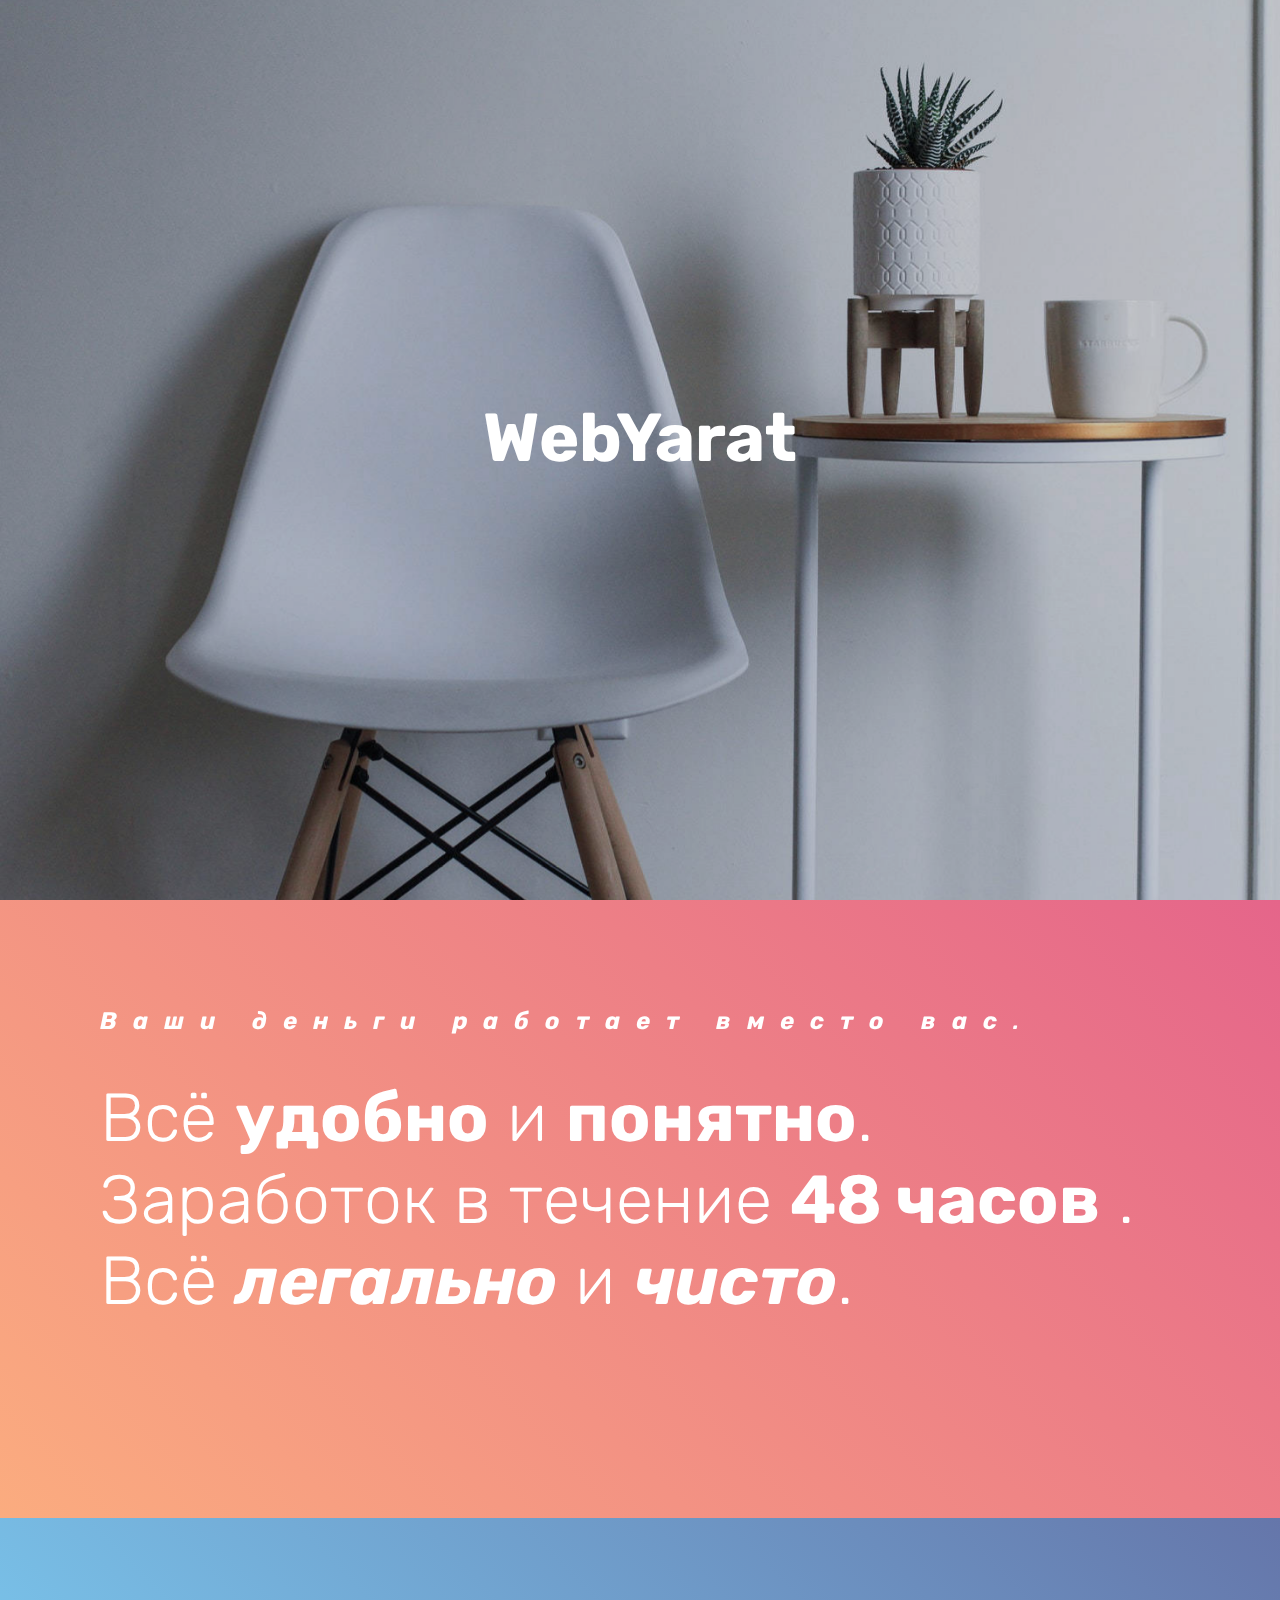
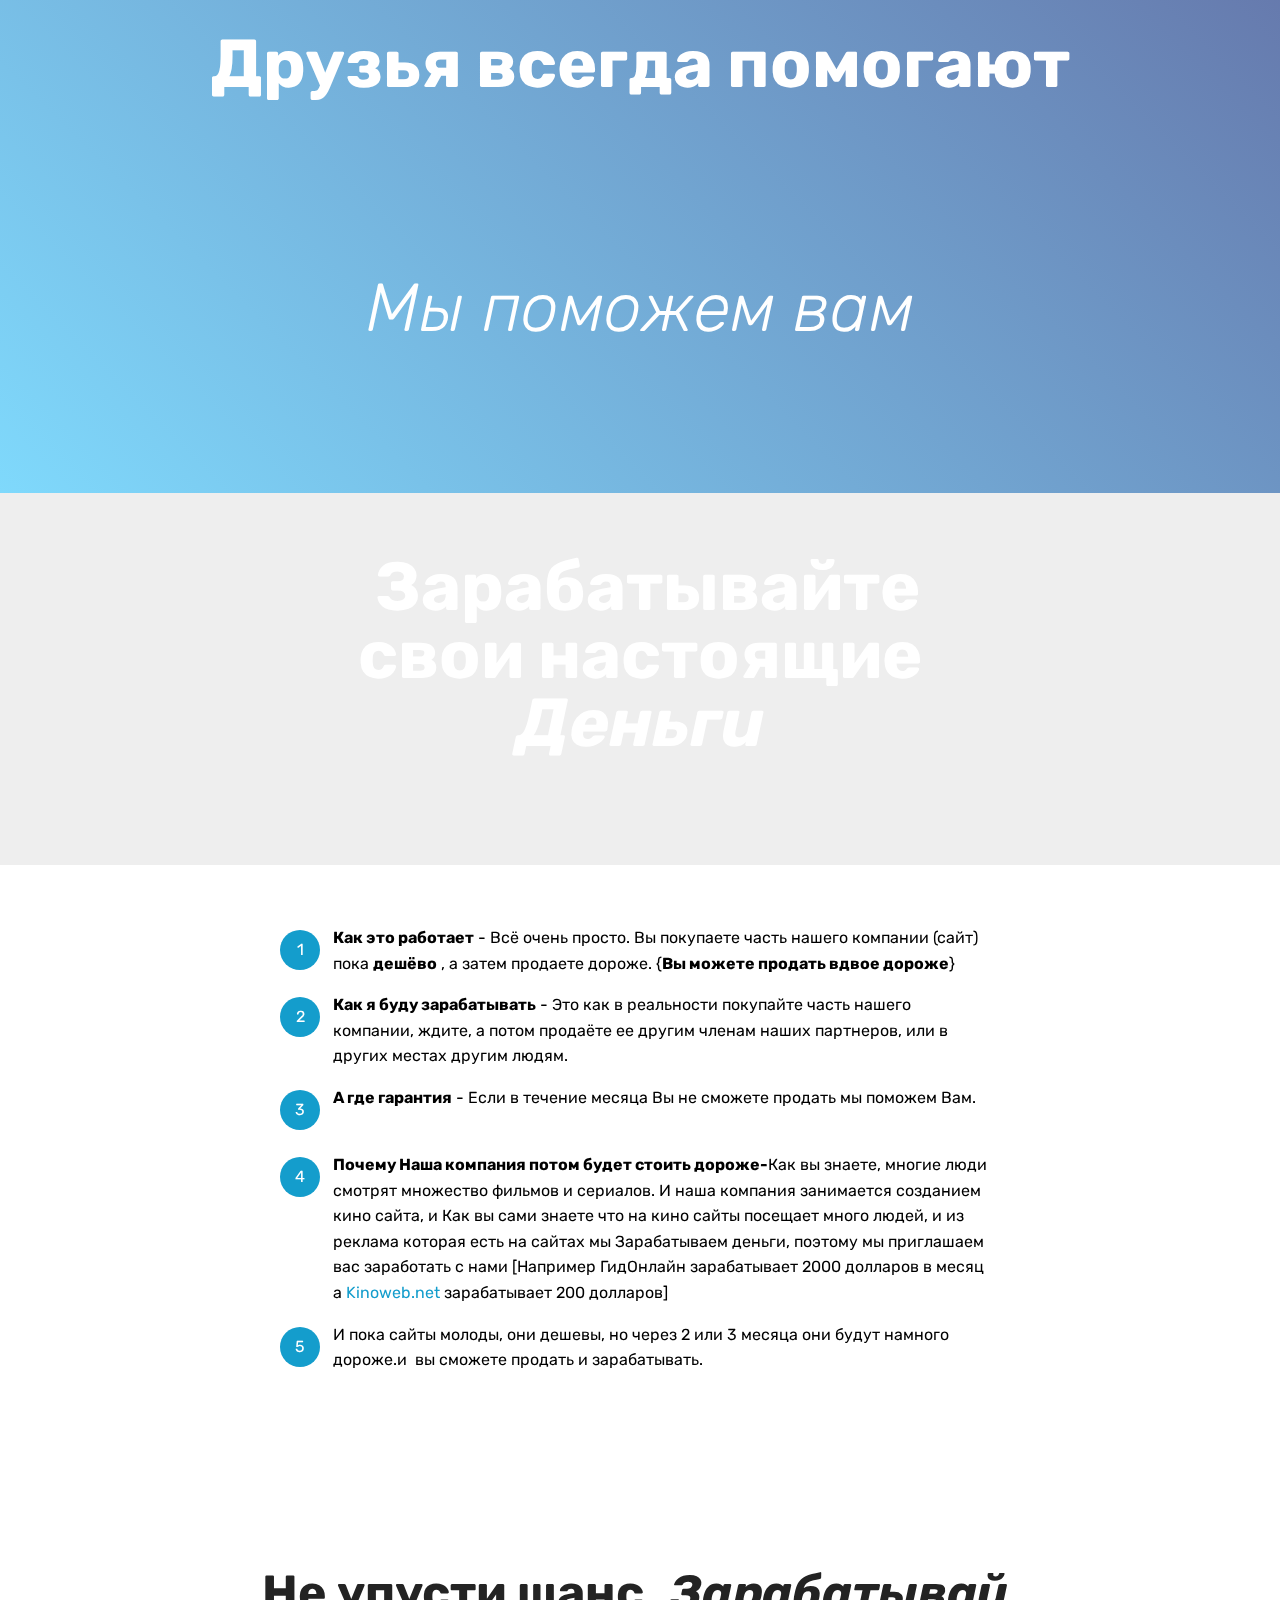
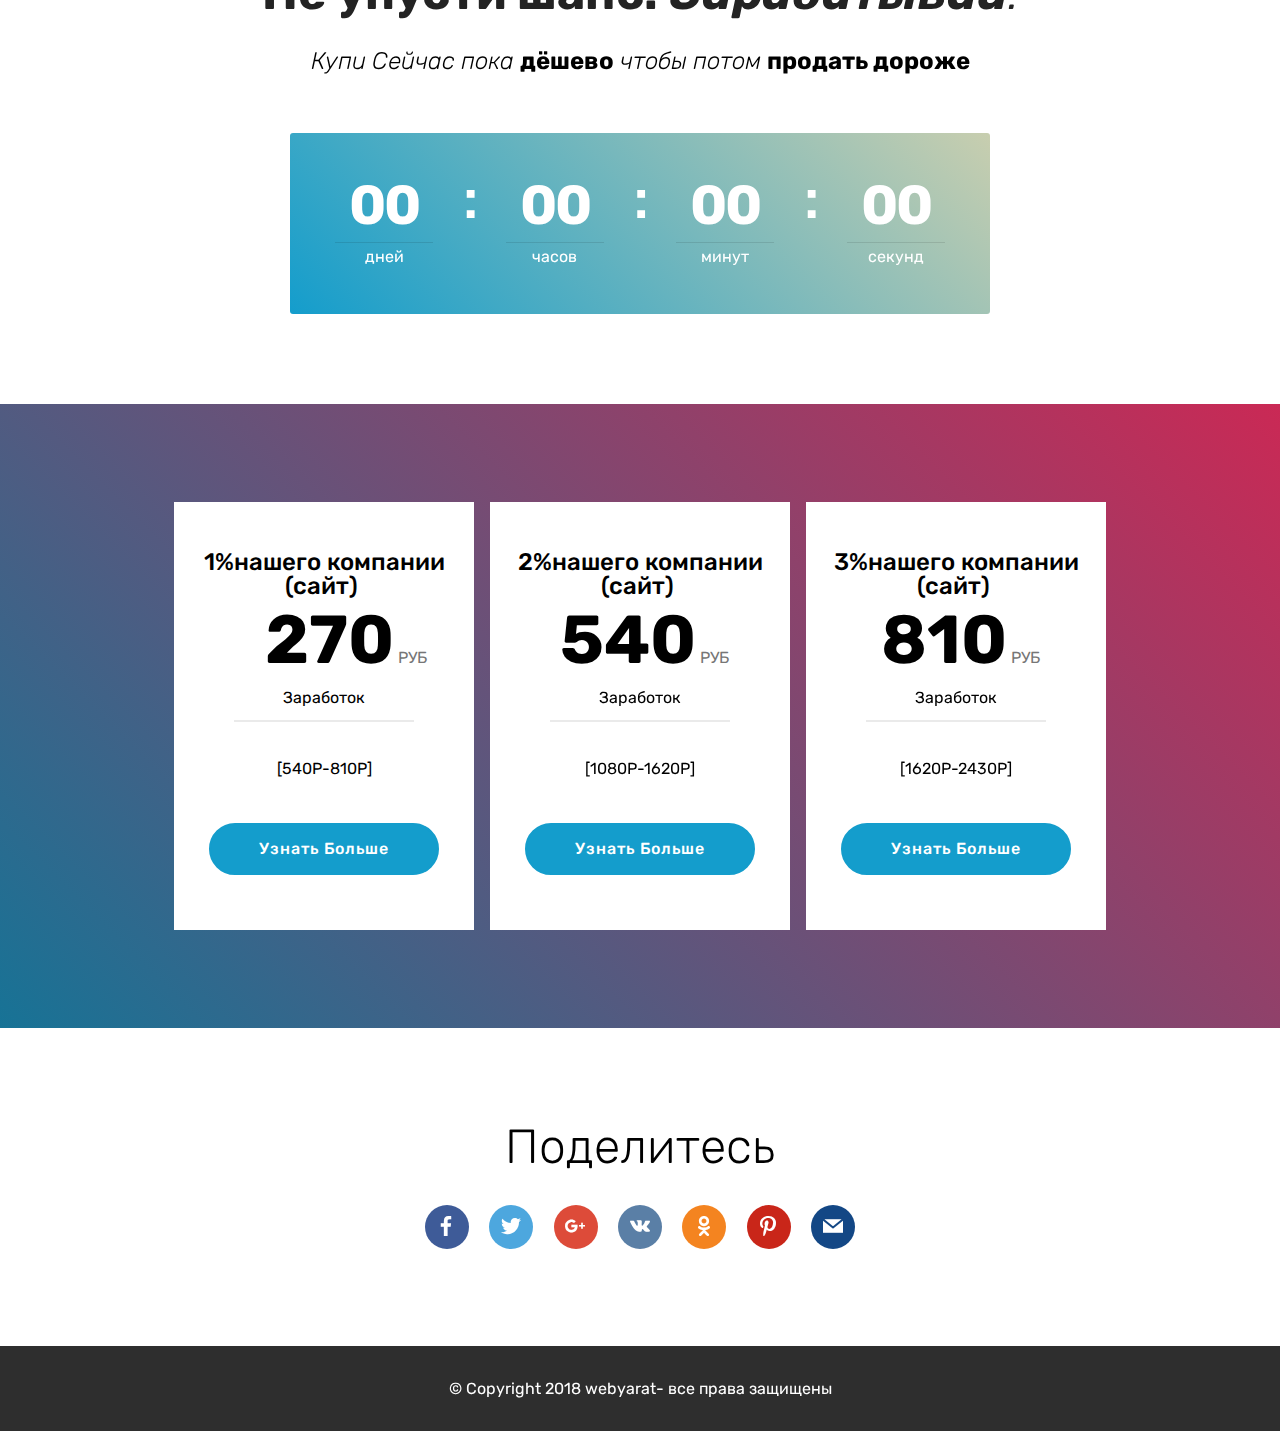
==== index.html @ 41dd30f9 "create github pages" ====
<!DOCTYPE html>
<html >
<head>
  <!-- Site made with Mobirise Website Builder v4.7.6, https://mobirise.com -->
  <meta charset="UTF-8">
  <meta http-equiv="X-UA-Compatible" content="IE=edge">
  <meta name="generator" content="Mobirise v4.7.6, mobirise.com">
  <meta name="viewport" content="width=device-width, initial-scale=1, minimum-scale=1">
  <link rel="shortcut icon" href="assets/images/128x128.png" type="image/x-icon">
  <meta name="description" content="Зарабатывайте свои настоящие Деньги">
  <title>Зарабатывай</title>
  <link rel="stylesheet" href="assets/web/assets/mobirise-icons/mobirise-icons.css">
  <link rel="stylesheet" href="assets/tether/tether.min.css">
  <link rel="stylesheet" href="assets/bootstrap/css/bootstrap.min.css">
  <link rel="stylesheet" href="assets/bootstrap/css/bootstrap-grid.min.css">
  <link rel="stylesheet" href="assets/bootstrap/css/bootstrap-reboot.min.css">
  <link rel="stylesheet" href="assets/soundcloud-plugin/style.css">
  <link rel="stylesheet" href="assets/socicon/css/styles.css">
  <link rel="stylesheet" href="assets/theme/css/style.css">
  <link rel="stylesheet" href="assets/mobirise/css/mbr-additional.css" type="text/css">
  
  
  
</head>
<body>
  <section class="cid-r0Pq1yP3ex mbr-fullscreen mbr-parallax-background" id="header2-c">

    

    <div class="mbr-overlay" style="opacity: 0.2; background-color: rgb(0, 0, 0);"></div>

    <div class="container align-center">
        <div class="row justify-content-md-center">
            <div class="mbr-white col-md-10">
                <h1 class="mbr-section-title mbr-bold pb-3 mbr-fonts-style display-1">
                    WebYarat</h1>
                
                
                
            </div>
        </div>
    </div>
    
</section>

<section class="engine"><a href="https://mobirise.me">Mobirise</a></section><section class="header11 cid-r0P9uBKh9v" id="header11-0">

    <!-- Block parameters controls (Blue "Gear" panel) -->
    
    <!-- End block parameters -->

    
    <div class="container align-left">
        <div class="media-container-column mbr-white col-md-12">
            <h3 class="mbr-section-subtitle py-3 mbr-fonts-style display-5"><strong>Ваши деньги работает вместо вас</strong>.</h3>
            <h1 class="mbr-section-title py-3 mbr-fonts-style display-1">Всё <strong>удобно</strong> и <strong>понятно</strong>.
<div>Заработок в течение <strong>48 часов</strong> .
</div><div>Всё <em><strong>легально</strong></em> и <em><strong>чисто</strong></em>.
</div><div><br></div></h1>
            
            
        </div>
    </div>

    
</section>

<section class="header5 cid-r0P9vtcenq" id="header5-1">

    

    
    <div class="container">
        <div class="row justify-content-center">
            <div class="mbr-white col-md-10">
                <h1 class="mbr-section-title align-center pb-3 mbr-fonts-style display-1"><strong>Друзья всегда помогают</strong><br><strong><br></strong><br><em>Мы поможем вам</em></h1>
                
                
            </div>
        </div>
    </div>

    
</section>

<section class="mbr-section content5 cid-r0P9AldOVY mbr-parallax-background" id="content5-2">

    

    

    <div class="container">
        <div class="media-container-row">
            <div class="title col-12 col-md-8">
                <h2 class="align-center mbr-bold mbr-white pb-3 mbr-fonts-style display-1">&nbsp;Зарабатывайте свои настоящие <em>Деньги</em></h2>
                <h3 class="mbr-section-subtitle align-center mbr-light mbr-white pb-3 mbr-fonts-style display-5"></h3>
                
                
            </div>
        </div>
    </div>
</section>

<section class="mbr-section article content11 cid-r2HKbYeO7S" id="content11-s">
     

    <div class="container">
        <div class="media-container-row">
            <div class="mbr-text counter-container col-12 col-md-8 mbr-fonts-style display-7">
                <ol>
                    <li><strong>Как это работает</strong> - Всё очень просто. Вы покупаете часть нашего компании (сайт) пока <strong>дешёво</strong>&nbsp;, а затем продаете дороже. {<strong>Вы можете продать вдвое дороже</strong>}</li>
                    <li><font color="#000000"><strong>Как я буду зарабатывать</strong></font> - Это как в реальности покупайте часть нашего компании, ждите, а потом  продаёте ее другим членам наших партнеров, или в других местах другим людям.</li>
                    <li><font color="#000000"><strong>А где гарантия</strong></font> - Если в течение месяца Вы не сможете продать мы поможем Вам. &nbsp; &nbsp; &nbsp; &nbsp; &nbsp; &nbsp; &nbsp; &nbsp; &nbsp; &nbsp; &nbsp; &nbsp; &nbsp; &nbsp; &nbsp;&nbsp;</li><li><strong>Почему Наша компания потом будет стоить дороже-</strong><span style="font-size: 1rem;">Как вы знаете, многие люди смотрят множество фильмов и сериалов. И наша компания занимается созданием кино сайта, и Как вы сами знаете что на кино сайты посещает много людей, и из реклама которая есть на сайтах мы Зарабатываем деньги, поэтому мы приглашаем вас заработать с нами [Например ГидОнлайн зарабатывает 2000 долларов в месяц а <strong><a href="https://kinoweb.net" target="_blank" class="text-primary">Kinoweb.net</a></strong> зарабатывает 200 долларов]</span></li><li><span style="font-size: 1rem;">И пока сайты молоды, они дешевы, но через 2 или 3 месяца они будут намного дороже.и &nbsp;вы сможете продать и зарабатывать.<br></span><br></li>
                </ol>
            </div>
        </div>
    </div>
</section>

<section class="countdown2 cid-r0P9LgBJ8E" id="countdown2-5">

    

    

    <div class="container">
        <h2 class="mbr-section-title pb-3 align-center mbr-fonts-style display-2"><strong>Не упусти шанс.</strong>&nbsp;<em><strong>Зарабатывай</strong>.</em></h2>
        <h3 class="mbr-section-subtitle align-center mbr-fonts-style display-5"><em>Купи Сейчас пока</em> <strong>дёшево</strong> <em>чтобы потом</em> <strong>продать дороже</strong></h3>
    </div>
    <div class="container pt-5 mt-2">
        <div class=" countdown-cont align-center p-4">
            
            <div class="countdown align-center py-2" data-due-date="2018/10/24">
            </div>
            <div class="daysCountdown" title="дней"></div>
            <div class="hoursCountdown" title="часов"></div>
            <div class="minutesCountdown" title="минут"></div>
            <div class="secondsCountdown" title="секунд"></div>
            
        </div>

        
    </div>
</section>

<section class="cid-r0P9JGmM3h" id="pricing-tables1-4">

    

    
    <div class="container">
        <div class="media-container-row">

            <div class="plan col-12 mx-2 my-2 justify-content-center col-lg-4">
                <div class="plan-header text-center pt-5">
                    <h3 class="plan-title mbr-fonts-style display-5">
                        1%нашего компании (сайт)&nbsp;</h3>
                    <div class="plan-price">
                        <span class="price-value mbr-fonts-style display-5">&nbsp; &nbsp; &nbsp; &nbsp;&nbsp;</span>
                        <span class="price-figure mbr-fonts-style display-1">270</span>
                        <small class="price-term mbr-fonts-style display-7">
                            РУБ</small>
                    </div>
                </div>
                <div class="plan-body pb-5">
                    <div class="plan-list align-center">
                        <ul class="list-group list-group-flush mbr-fonts-style display-7">
                            <li class="list-group-item">Заработок</li><br><li class="list-group-item">[540Р-810Р]</li>
                        </ul>
                    </div>
                    <div class="mbr-section-btn text-center pt-4"><a href="page1.html#header5-v" class="btn btn-primary display-4" target="_blank">Узнать Больше</a></div>
                </div>
            </div>

            <div class="plan col-12 mx-2 my-2 justify-content-center col-lg-4">
                <div class="plan-header text-center pt-5">
                    <h3 class="plan-title mbr-fonts-style display-5">
                        2%нашего компании (сайт)&nbsp;</h3>
                    <div class="plan-price">
                        <span class="price-value mbr-fonts-style display-5">&nbsp;</span>
                        <span class="price-figure mbr-fonts-style display-1">540</span>
                        <small class="price-term mbr-fonts-style display-7">
                            РУБ</small>
                    </div>
                </div>
                <div class="plan-body pb-5">
                    <div class="plan-list align-center">
                        <ul class="list-group list-group-flush mbr-fonts-style display-7">
                            <li class="list-group-item">Заработок</li><br><li class="list-group-item">[1080Р-1620Р]</li>
                        </ul>
                    </div>
                    <div class="mbr-section-btn text-center pt-4"><a href="page1.html#header5-v" class="btn btn-primary display-4" target="_blank">Узнать Больше</a></div>
                </div>
            </div>

            <div class="plan col-12 mx-2 my-2 justify-content-center col-lg-4">
                <div class="plan-header text-center pt-5">
                    <h3 class="plan-title mbr-fonts-style display-5">
                        3%нашего компании (сайт)&nbsp;</h3>
                    <div class="plan-price">
                        <span class="price-value mbr-fonts-style display-5">&nbsp;</span>
                        <span class="price-figure mbr-fonts-style display-1">810</span>
                        <small class="price-term mbr-fonts-style display-7">РУБ</small>
                    </div>
                </div>
                <div class="plan-body pb-5">
                    <div class="plan-list align-center">
                        <ul class="list-group list-group-flush mbr-fonts-style display-7">
                            <li class="list-group-item">Заработок</li><br><li class="list-group-item">[1620Р-2430Р]</li>
                        </ul>
                    </div>
                    <div class="mbr-section-btn text-center pt-4"><a href="page1.html#header5-v" class="btn btn-primary display-4" target="_blank">Узнать Больше</a></div>
                </div>
            </div>

            
        </div>
    </div>
</section>

<section class="cid-r0ZuPyNJQu" id="social-buttons3-f">
    
    

    

    <div class="container">
        <div class="media-container-row">
            <div class="col-md-8 align-center">
                <h2 class="pb-3 mbr-section-title mbr-fonts-style display-2">Поделитесь</h2>
                <div>
                    <div class="mbr-social-likes">
                        <span class="btn btn-social socicon-bg-facebook facebook mx-2" title="Поделиться в Facebook">
                            <i class="socicon socicon-facebook"></i>
                        </span>
                        <span class="btn btn-social twitter socicon-bg-twitter mx-2" title="Поделиться в Twitter">
                            <i class="socicon socicon-twitter"></i>
                        </span>
                        <span class="btn btn-social plusone socicon-bg-googleplus mx-2" title="Поделиться в Google+">
                            <i class="socicon socicon-googleplus"></i>
                        </span>
                        <span class="btn btn-social vkontakte socicon-bg-vkontakte mx-2" title="Поделиться в VK">
                            <i class="socicon socicon-vkontakte"></i>
                        </span>
                        <span class="btn btn-social odnoklassniki socicon-bg-odnoklassniki mx-2" title="Поделиться в OK">
                            <i class="socicon socicon-odnoklassniki"></i>
                        </span>
                        <span class="btn btn-social pinterest socicon-bg-pinterest mx-2" title="Поделиться в Pinterest">
                            <i class="socicon socicon-pinterest"></i>
                        </span>
                        <span class="btn btn-social mailru socicon-bg-mail mx-2" title="Поделиться в Mail.ru">
                            <i class="socicon socicon-mail"></i>
                        </span>
                    </div>
                </div>
            </div>
        </div>
    </div>
</section>

<section once="" class="cid-r0P9V4iPMf" id="footer6-7">

    

    

    <div class="container">
        <div class="media-container-row align-center mbr-white">
            <div class="col-12">
                <p class="mbr-text mb-0 mbr-fonts-style display-7">
                    © Copyright 2018 webyarat- все права защищены
                </p>
            </div>
        </div>
    </div>
</section>


  <script src="assets/web/assets/jquery/jquery.min.js"></script>
  <script src="assets/popper/popper.min.js"></script>
  <script src="assets/tether/tether.min.js"></script>
  <script src="assets/bootstrap/js/bootstrap.min.js"></script>
  <script src="assets/smoothscroll/smooth-scroll.js"></script>
  <script src="assets/parallax/jarallax.min.js"></script>
  <script src="assets/countdown/jquery.countdown.min.js"></script>
  <script src="assets/sociallikes/social-likes.js"></script>
  <script src="assets/theme/js/script.js"></script>
  
  
<!-- Default Statcounter code for webyarat
https://webyarat.github.io -->
<script type="text/javascript">
var sc_project=11794423; 
var sc_invisible=1; 
var sc_security="dbcba012"; 
</script>
<script type="text/javascript"
src="https://www.statcounter.com/counter/counter.js"
async></script>
<noscript><div class="statcounter"><a title="Web Analytics"
href="http://statcounter.com/" target="_blank"><img
class="statcounter"
src="//c.statcounter.com/11794423/0/dbcba012/1/" alt="Web
Analytics"></a></div></noscript>
<!-- End of Statcounter Code --></body>
</html>
---- assets/web/assets/mobirise-icons/mobirise-icons.css ----
@font-face {
  font-family: 'MobiriseIcons';
  src:  url('mobirise-icons.eot?spat4u');
  src:  url('mobirise-icons.eot?spat4u#iefix') format('embedded-opentype'),
    url('mobirise-icons.ttf?spat4u') format('truetype'),
    url('mobirise-icons.woff?spat4u') format('woff'),
    url('mobirise-icons.svg?spat4u#MobiriseIcons') format('svg');
  font-weight: normal;
  font-style: normal;
}

[class^="mbri-"], [class*=" mbri-"] {
  /* use !important to prevent issues with browser extensions that change fonts */
  font-family: MobiriseIcons !important;
  speak: none;
  font-style: normal;
  font-weight: normal;
  font-variant: normal;
  text-transform: none;
  line-height: 1;

  /* Better Font Rendering =========== */
  -webkit-font-smoothing: antialiased;
  -moz-osx-font-smoothing: grayscale;
}

.mbri-add-submenu:before {
  content: "\e900";
}
.mbri-alert:before {
  content: "\e901";
}
.mbri-align-center:before {
  content: "\e902";
}
.mbri-align-justify:before {
  content: "\e903";
}
.mbri-align-left:before {
  content: "\e904";
}
.mbri-align-right:before {
  content: "\e905";
}
.mbri-android:before {
  content: "\e906";
}
.mbri-apple:before {
  content: "\e907";
}
.mbri-arrow-down:before {
  content: "\e908";
}
.mbri-arrow-next:before {
  content: "\e909";
}
.mbri-arrow-prev:before {
  content: "\e90a";
}
.mbri-arrow-up:before {
  content: "\e90b";
}
.mbri-bold:before {
  content: "\e90c";
}
.mbri-bookmark:before {
  content: "\e90d";
}
.mbri-bootstrap:before {
  content: "\e90e";
}
.mbri-briefcase:before {
  content: "\e90f";
}
.mbri-browse:before {
  content: "\e910";
}
.mbri-bulleted-list:before {
  content: "\e911";
}
.mbri-calendar:before {
  content: "\e912";
}
.mbri-camera:before {
  content: "\e913";
}
.mbri-cart-add:before {
  content: "\e914";
}
.mbri-cart-full:before {
  content: "\e915";
}
.mbri-cash:before {
  content: "\e916";
}
.mbri-change-style:before {
  content: "\e917";
}
.mbri-chat:before {
  content: "\e918";
}
.mbri-clock:before {
  content: "\e919";
}
.mbri-close:before {
  content: "\e91a";
}
.mbri-cloud:before {
  content: "\e91b";
}
.mbri-code:before {
  content: "\e91c";
}
.mbri-contact-form:before {
  content: "\e91d";
}
.mbri-credit-card:before {
  content: "\e91e";
}
.mbri-cursor-click:before {
  content: "\e91f";
}
.mbri-cust-feedback:before {
  content: "\e920";
}
.mbri-database:before {
  content: "\e921";
}
.mbri-delivery:before {
  content: "\e922";
}
.mbri-desktop:before {
  content: "\e923";
}
.mbri-devices:before {
  content: "\e924";
}
.mbri-down:before {
  content: "\e925";
}
.mbri-download:before {
  content: "\e989";
}
.mbri-drag-n-drop:before {
  content: "\e927";
}
.mbri-drag-n-drop2:before {
  content: "\e928";
}
.mbri-edit:before {
  content: "\e929";
}
.mbri-edit2:before {
  content: "\e92a";
}
.mbri-error:before {
  content: "\e92b";
}
.mbri-extension:before {
  content: "\e92c";
}
.mbri-features:before {
  content: "\e92d";
}
.mbri-file:before {
  content: "\e92e";
}
.mbri-flag:before {
  content: "\e92f";
}
.mbri-folder:before {
  content: "\e930";
}
.mbri-gift:before {
  content: "\e931";
}
.mbri-github:before {
  content: "\e932";
}
.mbri-globe:before {
  content: "\e933";
}
.mbri-globe-2:before {
  content: "\e934";
}
.mbri-growing-chart:before {
  content: "\e935";
}
.mbri-hearth:before {
  content: "\e936";
}
.mbri-help:before {
  content: "\e937";
}
.mbri-home:before {
  content: "\e938";
}
.mbri-hot-cup:before {
  content: "\e939";
}
.mbri-idea:before {
  content: "\e93a";
}
.mbri-image-gallery:before {
  content: "\e93b";
}
.mbri-image-slider:before {
  content: "\e93c";
}
.mbri-info:before {
  content: "\e93d";
}
.mbri-italic:before {
  content: "\e93e";
}
.mbri-key:before {
  content: "\e93f";
}
.mbri-laptop:before {
  content: "\e940";
}
.mbri-layers:before {
  content: "\e941";
}
.mbri-left-right:before {
  content: "\e942";
}
.mbri-left:before {
  content: "\e943";
}
.mbri-letter:before {
  content: "\e944";
}
.mbri-like:before {
  content: "\e945";
}
.mbri-link:before {
  content: "\e946";
}
.mbri-lock:before {
  content: "\e947";
}
.mbri-login:before {
  content: "\e948";
}
.mbri-logout:before {
  content: "\e949";
}
.mbri-magic-stick:before {
  content: "\e94a";
}
.mbri-map-pin:before {
  content: "\e94b";
}
.mbri-menu:before {
  content: "\e94c";
}
.mbri-mobile:before {
  content: "\e94d";
}
.mbri-mobile2:before {
  content: "\e94e";
}
.mbri-mobirise:before {
  content: "\e94f";
}
.mbri-more-horizontal:before {
  content: "\e950";
}
.mbri-more-vertical:before {
  content: "\e951";
}
.mbri-music:before {
  content: "\e952";
}
.mbri-new-file:before {
  content: "\e953";
}
.mbri-numbered-list:before {
  content: "\e954";
}
.mbri-opened-folder:before {
  content: "\e955";
}
.mbri-pages:before {
  content: "\e956";
}
.mbri-paper-plane:before {
  content: "\e957";
}
.mbri-paperclip:before {
  content: "\e958";
}
.mbri-photo:before {
  content: "\e959";
}
.mbri-photos:before {
  content: "\e95a";
}
.mbri-pin:before {
  content: "\e95b";
}
.mbri-play:before {
  content: "\e95c";
}
.mbri-plus:before {
  content: "\e95d";
}
.mbri-preview:before {
  content: "\e95e";
}
.mbri-print:before {
  content: "\e95f";
}
.mbri-protect:before {
  content: "\e960";
}
.mbri-question:before {
  content: "\e961";
}
.mbri-quote-left:before {
  content: "\e962";
}
.mbri-quote-right:before {
  content: "\e963";
}
.mbri-refresh:before {
  content: "\e964";
}
.mbri-responsive:before {
  content: "\e965";
}
.mbri-right:before {
  content: "\e966";
}
.mbri-rocket:before {
  content: "\e967";
}
.mbri-sad-face:before {
  content: "\e968";
}
.mbri-sale:before {
  content: "\e969";
}
.mbri-save:before {
  content: "\e96a";
}
.mbri-search:before {
  content: "\e96b";
}
.mbri-setting:before {
  content: "\e96c";
}
.mbri-setting2:before {
  content: "\e96d";
}
.mbri-setting3:before {
  content: "\e96e";
}
.mbri-share:before {
  content: "\e96f";
}
.mbri-shopping-bag:before {
  content: "\e970";
}
.mbri-shopping-basket:before {
  content: "\e971";
}
.mbri-shopping-cart:before {
  content: "\e972";
}
.mbri-sites:before {
  content: "\e973";
}
.mbri-smile-face:before {
  content: "\e974";
}
.mbri-speed:before {
  content: "\e975";
}
.mbri-star:before {
  content: "\e976";
}
.mbri-success:before {
  content: "\e977";
}
.mbri-sun:before {
  content: "\e978";
}
.mbri-sun2:before {
  content: "\e979";
}
.mbri-tablet:before {
  content: "\e97a";
}
.mbri-tablet-vertical:before {
  content: "\e97b";
}
.mbri-target:before {
  content: "\e97c";
}
.mbri-timer:before {
  content: "\e97d";
}
.mbri-to-ftp:before {
  content: "\e97e";
}
.mbri-to-local-drive:before {
  content: "\e97f";
}
.mbri-touch-swipe:before {
  content: "\e980";
}
.mbri-touch:before {
  content: "\e981";
}
.mbri-trash:before {
  content: "\e982";
}
.mbri-underline:before {
  content: "\e983";
}
.mbri-unlink:before {
  content: "\e984";
}
.mbri-unlock:before {
  content: "\e985";
}
.mbri-up-down:before {
  content: "\e986";
}
.mbri-up:before {
  content: "\e987";
}
.mbri-update:before {
  content: "\e988";
}
.mbri-upload:before {
 content: "\e926"; 
}
.mbri-user:before {
  content: "\e98a";
}
.mbri-user2:before {
  content: "\e98b";
}
.mbri-users:before {
  content: "\e98c";
}
.mbri-video:before {
  content: "\e98d";
}
.mbri-video-play:before {
  content: "\e98e";
}
.mbri-watch:before {
  content: "\e98f";
}
.mbri-website-theme:before {
  content: "\e990";
}
.mbri-wifi:before {
  content: "\e991";
}
.mbri-windows:before {
  content: "\e992";
}
.mbri-zoom-out:before {
  content: "\e993";
}
.mbri-redo:before {
  content: "\e994";
}
.mbri-undo:before {
  content: "\e995";
}
---- assets/soundcloud-plugin/style.css ----
.addons-container {
  position: relative;
  margin-left: auto;
  margin-right: auto;
  padding-right: 15px;
  padding-left: 15px; }
  @media (min-width: 576px) {
    .addons-container {
      padding-right: 15px;
      padding-left: 15px; } }
  @media (min-width: 768px) {
    .addons-container {
      padding-right: 15px;
      padding-left: 15px; } }
  @media (min-width: 992px) {
    .addons-container {
      padding-right: 15px;
      padding-left: 15px; } }
  @media (min-width: 1200px) {
    .addons-container {
      padding-right: 15px;
      padding-left: 15px; } }
  @media (min-width: 576px) {
    .addons-container {
      width: 540px;
      max-width: 100%; } }
  @media (min-width: 768px) {
    .addons-container {
      width: 720px;
      max-width: 100%; } }
  @media (min-width: 992px) {
    .addons-container {
      width: 960px;
      max-width: 100%; } }
  @media (min-width: 1200px) {
    .addons-container {
      width: 1140px;
      max-width: 100%; } }

.addons-container-inner{
    position: relative;
    width: 100%;
    min-height: 1px;
    padding-right: 15px;
    padding-left: 15px;
}
@media (min-width: 567px) {
    .addons-container-inner{
        -ms-flex: 0 0 66.666667%;
        flex: 0 0 66.666667%;
        max-width: 66.666667%;
    }
}
.addons-row{
    display: flex;
    justify-content:center;
}
---- assets/socicon/css/styles.css ----
@charset "UTF-8";

@font-face {
  font-family: "socicon";
  src:url("../fonts/socicon.eot");
  src:url("../fonts/socicon.eot?#iefix") format("embedded-opentype"),
    url("../fonts/socicon.woff") format("woff"),
    url("../fonts/socicon.ttf") format("truetype"),
    url("../fonts/socicon.svg#socicon") format("svg");
  font-weight: normal;
  font-style: normal;

}

[data-icon]:before {
  font-family: "socicon" !important;
  content: attr(data-icon);
  font-style: normal !important;
  font-weight: normal !important;
  font-variant: normal !important;
  text-transform: none !important;
  speak: none;
  line-height: 1;
  -webkit-font-smoothing: antialiased;
  -moz-osx-font-smoothing: grayscale;
}

[class^="socicon-"]:before,
[class*=" socicon-"]:before {
  font-family: "socicon" !important;
  font-style: normal !important;
  font-weight: normal !important;
  font-variant: normal !important;
  text-transform: none !important;
  speak: none;
  line-height: 1;
  -webkit-font-smoothing: antialiased;
  -moz-osx-font-smoothing: grayscale;
}

.socicon-modelmayhem:before {
  content: "\e000";
}
.socicon-mixcloud:before {
  content: "\e001";
}
.socicon-drupal:before {
  content: "\e002";
}
.socicon-swarm:before {
  content: "\e003";
}
.socicon-istock:before {
  content: "\e004";
}
.socicon-yammer:before {
  content: "\e005";
}
.socicon-ello:before {
  content: "\e006";
}
.socicon-stackoverflow:before {
  content: "\e007";
}
.socicon-persona:before {
  content: "\e008";
}
.socicon-triplej:before {
  content: "\e009";
}
.socicon-houzz:before {
  content: "\e00a";
}
.socicon-rss:before {
  content: "\e00b";
}
.socicon-paypal:before {
  content: "\e00c";
}
.socicon-odnoklassniki:before {
  content: "\e00d";
}
.socicon-airbnb:before {
  content: "\e00e";
}
.socicon-periscope:before {
  content: "\e00f";
}
.socicon-outlook:before {
  content: "\e010";
}
.socicon-coderwall:before {
  content: "\e011";
}
.socicon-tripadvisor:before {
  content: "\e012";
}
.socicon-appnet:before {
  content: "\e013";
}
.socicon-goodreads:before {
  content: "\e014";
}
.socicon-tripit:before {
  content: "\e015";
}
.socicon-lanyrd:before {
  content: "\e016";
}
.socicon-slideshare:before {
  content: "\e017";
}
.socicon-buffer:before {
  content: "\e018";
}
.socicon-disqus:before {
  content: "\e019";
}
.socicon-vkontakte:before {
  content: "\e01a";
}
.socicon-whatsapp:before {
  content: "\e01b";
}
.socicon-patreon:before {
  content: "\e01c";
}
.socicon-storehouse:before {
  content: "\e01d";
}
.socicon-pocket:before {
  content: "\e01e";
}
.socicon-mail:before {
  content: "\e01f";
}
.socicon-blogger:before {
  content: "\e020";
}
.socicon-technorati:before {
  content: "\e021";
}
.socicon-reddit:before {
  content: "\e022";
}
.socicon-dribbble:before {
  content: "\e023";
}
.socicon-stumbleupon:before {
  content: "\e024";
}
.socicon-digg:before {
  content: "\e025";
}
.socicon-envato:before {
  content: "\e026";
}
.socicon-behance:before {
  content: "\e027";
}
.socicon-delicious:before {
  content: "\e028";
}
.socicon-deviantart:before {
  content: "\e029";
}
.socicon-forrst:before {
  content: "\e02a";
}
.socicon-play:before {
  content: "\e02b";
}
.socicon-zerply:before {
  content: "\e02c";
}
.socicon-wikipedia:before {
  content: "\e02d";
}
.socicon-apple:before {
  content: "\e02e";
}
.socicon-flattr:before {
  content: "\e02f";
}
.socicon-github:before {
  content: "\e030";
}
.socicon-renren:before {
  content: "\e031";
}
.socicon-friendfeed:before {
  content: "\e032";
}
.socicon-newsvine:before {
  content: "\e033";
}
.socicon-identica:before {
  content: "\e034";
}
.socicon-bebo:before {
  content: "\e035";
}
.socicon-zynga:before {
  content: "\e036";
}
.socicon-steam:before {
  content: "\e037";
}
.socicon-xbox:before {
  content: "\e038";
}
.socicon-windows:before {
  content: "\e039";
}
.socicon-qq:before {
  content: "\e03a";
}
.socicon-douban:before {
  content: "\e03b";
}
.socicon-meetup:before {
  content: "\e03c";
}
.socicon-playstation:before {
  content: "\e03d";
}
.socicon-android:before {
  content: "\e03e";
}
.socicon-snapchat:before {
  content: "\e03f";
}
.socicon-twitter:before {
  content: "\e040";
}
.socicon-facebook:before {
  content: "\e041";
}
.socicon-googleplus:before {
  content: "\e042";
}
.socicon-pinterest:before {
  content: "\e043";
}
.socicon-foursquare:before {
  content: "\e044";
}
.socicon-yahoo:before {
  content: "\e045";
}
.socicon-skype:before {
  content: "\e046";
}
.socicon-yelp:before {
  content: "\e047";
}
.socicon-feedburner:before {
  content: "\e048";
}
.socicon-linkedin:before {
  content: "\e049";
}
.socicon-viadeo:before {
  content: "\e04a";
}
.socicon-xing:before {
  content: "\e04b";
}
.socicon-myspace:before {
  content: "\e04c";
}
.socicon-soundcloud:before {
  content: "\e04d";
}
.socicon-spotify:before {
  content: "\e04e";
}
.socicon-grooveshark:before {
  content: "\e04f";
}
.socicon-lastfm:before {
  content: "\e050";
}
.socicon-youtube:before {
  content: "\e051";
}
.socicon-vimeo:before {
  content: "\e052";
}
.socicon-dailymotion:before {
  content: "\e053";
}
.socicon-vine:before {
  content: "\e054";
}
.socicon-flickr:before {
  content: "\e055";
}
.socicon-500px:before {
  content: "\e056";
}
.socicon-wordpress:before {
  content: "\e058";
}
.socicon-tumblr:before {
  content: "\e059";
}
.socicon-twitch:before {
  content: "\e05a";
}
.socicon-8tracks:before {
  content: "\e05b";
}
.socicon-amazon:before {
  content: "\e05c";
}
.socicon-icq:before {
  content: "\e05d";
}
.socicon-smugmug:before {
  content: "\e05e";
}
.socicon-ravelry:before {
  content: "\e05f";
}
.socicon-weibo:before {
  content: "\e060";
}
.socicon-baidu:before {
  content: "\e061";
}
.socicon-angellist:before {
  content: "\e062";
}
.socicon-ebay:before {
  content: "\e063";
}
.socicon-imdb:before {
  content: "\e064";
}
.socicon-stayfriends:before {
  content: "\e065";
}
.socicon-residentadvisor:before {
  content: "\e066";
}
.socicon-google:before {
  content: "\e067";
}
.socicon-yandex:before {
  content: "\e068";
}
.socicon-sharethis:before {
  content: "\e069";
}
.socicon-bandcamp:before {
  content: "\e06a";
}
.socicon-itunes:before {
  content: "\e06b";
}
.socicon-deezer:before {
  content: "\e06c";
}
.socicon-telegram:before {
  content: "\e06e";
}
.socicon-openid:before {
  content: "\e06f";
}
.socicon-amplement:before {
  content: "\e070";
}
.socicon-viber:before {
  content: "\e071";
}
.socicon-zomato:before {
  content: "\e072";
}
.socicon-draugiem:before {
  content: "\e074";
}
.socicon-endomodo:before {
  content: "\e075";
}
.socicon-filmweb:before {
  content: "\e076";
}
.socicon-stackexchange:before {
  content: "\e077";
}
.socicon-wykop:before {
  content: "\e078";
}
.socicon-teamspeak:before {
  content: "\e079";
}
.socicon-teamviewer:before {
  content: "\e07a";
}
.socicon-ventrilo:before {
  content: "\e07b";
}
.socicon-younow:before {
  content: "\e07c";
}
.socicon-raidcall:before {
  content: "\e07d";
}
.socicon-mumble:before {
  content: "\e07e";
}
.socicon-medium:before {
  content: "\e06d";
}
.socicon-bebee:before {
  content: "\e07f";
}
.socicon-hitbox:before {
  content: "\e080";
}
.socicon-reverbnation:before {
  content: "\e081";
}
.socicon-formulr:before {
  content: "\e082";
}
.socicon-instagram:before {
  content: "\e057";
}
.socicon-battlenet:before {
  content: "\e083";
}
.socicon-chrome:before {
  content: "\e084";
}
.socicon-discord:before {
  content: "\e086";
}
.socicon-issuu:before {
  content: "\e087";
}
.socicon-macos:before {
  content: "\e088";
}
.socicon-firefox:before {
  content: "\e089";
}
.socicon-opera:before {
  content: "\e08d";
}
.socicon-keybase:before {
  content: "\e090";
}
.socicon-alliance:before {
  content: "\e091";
}
.socicon-livejournal:before {
  content: "\e092";
}
.socicon-googlephotos:before {
  content: "\e093";
}
.socicon-horde:before {
  content: "\e094";
}
.socicon-etsy:before {
  content: "\e095";
}
.socicon-zapier:before {
  content: "\e096";
}
.socicon-google-scholar:before {
  content: "\e097";
}
.socicon-researchgate:before {
  content: "\e098";
}
.socicon-wechat:before {
  content: "\e099";
}
.socicon-strava:before {
  content: "\e09a";
}
.socicon-line:before {
  content: "\e09b";
}
.socicon-lyft:before {
  content: "\e09c";
}
.socicon-uber:before {
  content: "\e09d";
}
.socicon-songkick:before {
  content: "\e09e";
}
.socicon-viewbug:before {
  content: "\e09f";
}
.socicon-googlegroups:before {
  content: "\e0a0";
}
.socicon-quora:before {
  content: "\e073";
}
.socicon-diablo:before {
  content: "\e085";
}
.socicon-blizzard:before {
  content: "\e0a1";
}
.socicon-hearthstone:before {
  content: "\e08b";
}
.socicon-heroes:before {
  content: "\e08a";
}
.socicon-overwatch:before {
  content: "\e08c";
}
.socicon-warcraft:before {
  content: "\e08e";
}
.socicon-starcraft:before {
  content: "\e08f";
}
.socicon-beam:before {
  content: "\e0a2";
}
.socicon-curse:before {
  content: "\e0a3";
}
.socicon-player:before {
  content: "\e0a4";
}
.socicon-streamjar:before {
  content: "\e0a5";
}
.socicon-nintendo:before {
  content: "\e0a6";
}
.socicon-hellocoton:before {
  content: "\e0a7";
}
---- assets/theme/css/style.css ----
/*!
 * Mobirise v4 theme (https://mobirise.com/)
 * Copyright 2017 Mobirise
 */
section {
  background-color: #eeeeee; }

section,
.container,
.container-fluid {
  position: relative;
  word-wrap: break-word; }

a.mbr-iconfont:hover {
  text-decoration: none; }

.article .lead p, .article .lead ul, .article .lead ol, .article .lead pre, .article .lead blockquote {
  margin-bottom: 0; }

a {
  font-style: normal;
  font-weight: 400;
  cursor: pointer; }
  a, a:hover {
    text-decoration: none; }

figure {
  margin-bottom: 0; }

body {
  color: #232323; }

h1, h2, h3, h4, h5, h6,
.h1, .h2, .h3, .h4, .h5, .h6,
.display-1, .display-2, .display-3, .display-4 {
  line-height: 1;
  word-break: break-word;
  word-wrap: break-word; }

b, strong {
  font-weight: bold; }

blockquote {
  padding: 10px 0 10px 20px;
  position: relative;
  border-left: 2px solid;
  border-color: #ff3366; }

input:-webkit-autofill, input:-webkit-autofill:hover, input:-webkit-autofill:focus, input:-webkit-autofill:active {
  transition-delay: 9999s;
  transition-property: background-color, color; }

textarea[type="hidden"] {
  display: none; }

body {
  position: relative; }

section {
  background-position: 50% 50%;
  background-repeat: no-repeat;
  background-size: cover; }
  section .mbr-background-video,
  section .mbr-background-video-preview {
    position: absolute;
    bottom: 0;
    left: 0;
    right: 0;
    top: 0; }

.hidden {
  visibility: hidden; }

.mbr-z-index20 {
  z-index: 20; }

/*! Base colors */
.mbr-white {
  color: #ffffff; }

.mbr-black {
  color: #000000; }

.mbr-bg-white {
  background-color: #ffffff; }

.mbr-bg-black {
  background-color: #000000; }

/*! Text-aligns */
.align-left {
  text-align: left; }

.align-center {
  text-align: center; }

.align-right {
  text-align: right; }

@media (max-width: 767px) {
  .align-left, .align-center, .align-right, .mbr-section-btn, .mbr-section-title {
    text-align: center; } }
/*! Font-weight  */
.mbr-light {
  font-weight: 300; }

.mbr-regular {
  font-weight: 400; }

.mbr-semibold {
  font-weight: 500; }

.mbr-bold {
  font-weight: 700; }

/*! Media  */
.media-size-item {
  -webkit-flex: 1 1 auto;
  -moz-flex: 1 1 auto;
  -ms-flex: 1 1 auto;
  -o-flex: 1 1 auto;
  flex: 1 1 auto; }

.media-content {
  -webkit-flex-basis: 100%;
  flex-basis: 100%; }

.media-container-row {
  display: -ms-flexbox;
  display: -webkit-flex;
  display: flex;
  -webkit-flex-direction: row;
  -ms-flex-direction: row;
  flex-direction: row;
  -webkit-flex-wrap: wrap;
  -ms-flex-wrap: wrap;
  flex-wrap: wrap;
  -webkit-justify-content: center;
  -ms-flex-pack: center;
  justify-content: center;
  -webkit-align-content: center;
  -ms-flex-line-pack: center;
  align-content: center;
  -webkit-align-items: start;
  -ms-flex-align: start;
  align-items: start; }
  .media-container-row .media-size-item {
    width: 400px; }

.media-container-column {
  display: -ms-flexbox;
  display: -webkit-flex;
  display: flex;
  -webkit-flex-direction: column;
  -ms-flex-direction: column;
  flex-direction: column;
  -webkit-flex-wrap: wrap;
  -ms-flex-wrap: wrap;
  flex-wrap: wrap;
  -webkit-justify-content: center;
  -ms-flex-pack: center;
  justify-content: center;
  -webkit-align-content: center;
  -ms-flex-line-pack: center;
  align-content: center;
  -webkit-align-items: stretch;
  -ms-flex-align: stretch;
  align-items: stretch; }
  .media-container-column > * {
    width: 100%; }

@media (min-width: 992px) {
  .media-container-row {
    -webkit-flex-wrap: nowrap;
    -ms-flex-wrap: nowrap;
    flex-wrap: nowrap; } }
figure {
  overflow: hidden; }

figure[mbr-media-size] {
  transition: width 0.1s; }

.mbr-figure img, .mbr-figure iframe {
  display: block;
  width: 100%; }

.card {
  background-color: transparent;
  border: none; }

.card-img {
  text-align: center;
  flex-shrink: 0; }

.media {
  max-width: 100%;
  margin: 0 auto; }

.mbr-figure {
  -ms-flex-item-align: center;
  -ms-grid-row-align: center;
  -webkit-align-self: center;
  align-self: center; }

.media-container > div {
  max-width: 100%; }

.mbr-figure img, .card-img img {
  width: 100%; }

@media (max-width: 991px) {
  .media-size-item {
    width: auto !important; }

  .media {
    width: auto; }

  .mbr-figure {
    width: 100% !important; } }
/*! Buttons */
.mbr-section-btn {
  margin-left: -.25rem;
  margin-right: -.25rem;
  font-size: 0; }

nav .mbr-section-btn {
  margin-left: 0rem;
  margin-right: 0rem; }

/*! Btn icon margin */
.btn .mbr-iconfont, .btn.btn-sm .mbr-iconfont {
  cursor: pointer;
  margin-right: 0.5rem; }

.btn.btn-md .mbr-iconfont, .btn.btn-md .mbr-iconfont {
  margin-right: 0.8rem; }

.mbr-regular {
  font-weight: 400; }

.mbr-semibold {
  font-weight: 500; }

.mbr-bold {
  font-weight: 700; }

[type="submit"] {
  -webkit-appearance: none; }

/*! Full-screen */
.mbr-fullscreen .mbr-overlay {
  min-height: 100vh; }

.mbr-fullscreen {
  display: flex;
  display: -webkit-flex;
  display: -moz-flex;
  display: -ms-flex;
  display: -o-flex;
  align-items: center;
  -webkit-align-items: center;
  min-height: 100vh;
  padding-top: 3rem;
  padding-bottom: 3rem; }

/*! Map */
.map {
  height: 25rem;
  position: relative; }
  .map iframe {
    width: 100%;
    height: 100%; }

/* Form */
.form-asterisk {
  font-family: initial;
  position: absolute;
  top: -2px;
  font-weight: normal; }

/*! Scroll to top arrow */
.mbr-arrow-up {
  bottom: 25px;
  right: 90px;
  position: fixed;
  text-align: right;
  z-index: 5000;
  color: #ffffff;
  font-size: 32px;
  transform: rotate(180deg);
  -webkit-transform: rotate(180deg); }

.mbr-arrow-up a {
  background: rgba(0, 0, 0, 0.2);
  border-radius: 3px;
  color: #fff;
  display: inline-block;
  height: 60px;
  width: 60px;
  outline-style: none !important;
  position: relative;
  text-decoration: none;
  transition: all .3s ease-in-out;
  cursor: pointer;
  text-align: center; }
  .mbr-arrow-up a:hover {
    background-color: rgba(0, 0, 0, 0.4); }
  .mbr-arrow-up a i {
    line-height: 60px; }

.mbr-arrow-up-icon {
  display: block;
  color: #fff; }

.mbr-arrow-up-icon::before {
  content: "\203a";
  display: inline-block;
  font-family: serif;
  font-size: 32px;
  line-height: 1;
  font-style: normal;
  position: relative;
  top: 6px;
  left: -4px;
  -webkit-transform: rotate(-90deg);
  transform: rotate(-90deg); }

/*! Arrow Down */
.mbr-arrow {
  position: absolute;
  bottom: 45px;
  left: 50%;
  width: 60px;
  height: 60px;
  cursor: pointer;
  background-color: rgba(80, 80, 80, 0.5);
  border-radius: 50%;
  -webkit-transform: translateX(-50%);
  transform: translateX(-50%); }
  .mbr-arrow > a {
    display: inline-block;
    text-decoration: none;
    outline-style: none;
    -webkit-animation: arrowdown 1.7s ease-in-out infinite;
    animation: arrowdown 1.7s ease-in-out infinite; }
    .mbr-arrow > a > i {
      position: absolute;
      top: -2px;
      left: 15px;
      font-size: 2rem; }

@keyframes arrowdown {
  0% {
    transform: translateY(0px);
    -webkit-transform: translateY(0px); }
  50% {
    transform: translateY(-5px);
    -webkit-transform: translateY(-5px); }
  100% {
    transform: translateY(0px);
    -webkit-transform: translateY(0px); } }
@-webkit-keyframes arrowdown {
  0% {
    transform: translateY(0px);
    -webkit-transform: translateY(0px); }
  50% {
    transform: translateY(-5px);
    -webkit-transform: translateY(-5px); }
  100% {
    transform: translateY(0px);
    -webkit-transform: translateY(0px); } }
@media (max-width: 500px) {
  .mbr-arrow-up {
    left: 50%;
    right: auto;
    transform: translateX(-50%) rotate(180deg);
    -webkit-transform: translateX(-50%) rotate(180deg); } }
/*Gradients animation*/
@keyframes gradient-animation {
  from {
    background-position: 0% 100%;
    animation-timing-function: ease-in-out; }
  to {
    background-position: 100% 0%;
    animation-timing-function: ease-in-out; } }
@-webkit-keyframes gradient-animation {
  from {
    background-position: 0% 100%;
    animation-timing-function: ease-in-out; }
  to {
    background-position: 100% 0%;
    animation-timing-function: ease-in-out; } }
.bg-gradient {
  background-size: 200% 200%;
  animation: gradient-animation 5s infinite alternate;
  -webkit-animation: gradient-animation 5s infinite alternate; }

.menu .navbar-brand {
  display: -webkit-flex; }
  .menu .navbar-brand span {
    display: flex;
    display: -webkit-flex; }
  .menu .navbar-brand .navbar-caption-wrap {
    display: -webkit-flex; }
  .menu .navbar-brand .navbar-logo img {
    display: -webkit-flex; }
@media (min-width: 768px) and (max-width: 991px) {
  .menu .navbar-toggleable-sm .navbar-nav {
    display: -webkit-box;
    display: -webkit-flex;
    display: -ms-flexbox; } }
@media (min-width: 992px) {
  .menu .navbar-nav.nav-dropdown {
    display: -webkit-flex; }
  .menu .navbar-toggleable-sm .navbar-collapse {
    display: -webkit-flex !important; } }

/*# sourceMappingURL=style.css.map */
.engine {
	position: absolute;
	text-indent: -2400px;
	text-align: center;
	padding: 0;
	top: 0;
	left: -2400px;
}
---- assets/mobirise/css/mbr-additional.css ----
@import url(https://fonts.googleapis.com/css?family=Rubik:300,300i,400,400i,500,500i,700,700i,900,900i);





body {
  font-style: normal;
  line-height: 1.5;
}
.mbr-section-title {
  font-style: normal;
  line-height: 1.2;
}
.mbr-section-subtitle {
  line-height: 1.3;
}
.mbr-text {
  font-style: normal;
  line-height: 1.6;
}
.display-1 {
  font-family: 'Rubik', sans-serif;
  font-size: 4.25rem;
}
.display-1 > .mbr-iconfont {
  font-size: 6.8rem;
}
.display-2 {
  font-family: 'Rubik', sans-serif;
  font-size: 3rem;
}
.display-2 > .mbr-iconfont {
  font-size: 4.8rem;
}
.display-4 {
  font-family: 'Rubik', sans-serif;
  font-size: 1rem;
}
.display-4 > .mbr-iconfont {
  font-size: 1.6rem;
}
.display-5 {
  font-family: 'Rubik', sans-serif;
  font-size: 1.5rem;
}
.display-5 > .mbr-iconfont {
  font-size: 2.4rem;
}
.display-7 {
  font-family: 'Rubik', sans-serif;
  font-size: 1rem;
}
.display-7 > .mbr-iconfont {
  font-size: 1.6rem;
}
/* ---- Fluid typography for mobile devices ---- */
/* 1.4 - font scale ratio ( bootstrap == 1.42857 ) */
/* 100vw - current viewport width */
/* (48 - 20)  48 == 48rem == 768px, 20 == 20rem == 320px(minimal supported viewport) */
/* 0.65 - min scale variable, may vary */
@media (max-width: 768px) {
  .display-1 {
    font-size: 3.4rem;
    font-size: calc( 2.1374999999999997rem + (4.25 - 2.1374999999999997) * ((100vw - 20rem) / (48 - 20)));
    line-height: calc( 1.4 * (2.1374999999999997rem + (4.25 - 2.1374999999999997) * ((100vw - 20rem) / (48 - 20))));
  }
  .display-2 {
    font-size: 2.4rem;
    font-size: calc( 1.7rem + (3 - 1.7) * ((100vw - 20rem) / (48 - 20)));
    line-height: calc( 1.4 * (1.7rem + (3 - 1.7) * ((100vw - 20rem) / (48 - 20))));
  }
  .display-4 {
    font-size: 0.8rem;
    font-size: calc( 1rem + (1 - 1) * ((100vw - 20rem) / (48 - 20)));
    line-height: calc( 1.4 * (1rem + (1 - 1) * ((100vw - 20rem) / (48 - 20))));
  }
  .display-5 {
    font-size: 1.2rem;
    font-size: calc( 1.175rem + (1.5 - 1.175) * ((100vw - 20rem) / (48 - 20)));
    line-height: calc( 1.4 * (1.175rem + (1.5 - 1.175) * ((100vw - 20rem) / (48 - 20))));
  }
}
/* Buttons */
.btn {
  font-weight: 500;
  border-width: 2px;
  font-style: normal;
  letter-spacing: 1px;
  margin: .4rem .8rem;
  white-space: normal;
  -webkit-transition: all 0.3s ease-in-out;
  -moz-transition: all 0.3s ease-in-out;
  transition: all 0.3s ease-in-out;
  padding: 1rem 3rem;
  border-radius: 3px;
  display: inline-flex;
  align-items: center;
  justify-content: center;
  word-break: break-word;
}
.btn-sm {
  font-weight: 500;
  letter-spacing: 1px;
  -webkit-transition: all 0.3s ease-in-out;
  -moz-transition: all 0.3s ease-in-out;
  transition: all 0.3s ease-in-out;
  padding: 0.6rem 1.5rem;
  border-radius: 3px;
}
.btn-md {
  font-weight: 500;
  letter-spacing: 1px;
  margin: .4rem .8rem !important;
  -webkit-transition: all 0.3s ease-in-out;
  -moz-transition: all 0.3s ease-in-out;
  transition: all 0.3s ease-in-out;
  padding: 1rem 3rem;
  border-radius: 3px;
}
.btn-lg {
  font-weight: 500;
  letter-spacing: 1px;
  margin: .4rem .8rem !important;
  -webkit-transition: all 0.3s ease-in-out;
  -moz-transition: all 0.3s ease-in-out;
  transition: all 0.3s ease-in-out;
  padding: 1.2rem 3.2rem;
  border-radius: 3px;
}
.bg-primary {
  background-color: #149dcc !important;
}
.bg-success {
  background-color: #f7ed4a !important;
}
.bg-info {
  background-color: #82786e !important;
}
.bg-warning {
  background-color: #879a9f !important;
}
.bg-danger {
  background-color: #b1a374 !important;
}
.btn-primary,
.btn-primary:active {
  background-color: #149dcc !important;
  border-color: #149dcc !important;
  color: #ffffff !important;
}
.btn-primary:hover,
.btn-primary:focus,
.btn-primary.focus,
.btn-primary.active {
  color: #ffffff !important;
  background-color: #0d6786 !important;
  border-color: #0d6786 !important;
}
.btn-primary.disabled,
.btn-primary:disabled {
  color: #ffffff !important;
  background-color: #0d6786 !important;
  border-color: #0d6786 !important;
}
.btn-secondary,
.btn-secondary:active {
  background-color: #ff3366 !important;
  border-color: #ff3366 !important;
  color: #ffffff !important;
}
.btn-secondary:hover,
.btn-secondary:focus,
.btn-secondary.focus,
.btn-secondary.active {
  color: #ffffff !important;
  background-color: #e50039 !important;
  border-color: #e50039 !important;
}
.btn-secondary.disabled,
.btn-secondary:disabled {
  color: #ffffff !important;
  background-color: #e50039 !important;
  border-color: #e50039 !important;
}
.btn-info,
.btn-info:active {
  background-color: #82786e !important;
  border-color: #82786e !important;
  color: #ffffff !important;
}
.btn-info:hover,
.btn-info:focus,
.btn-info.focus,
.btn-info.active {
  color: #ffffff !important;
  background-color: #59524b !important;
  border-color: #59524b !important;
}
.btn-info.disabled,
.btn-info:disabled {
  color: #ffffff !important;
  background-color: #59524b !important;
  border-color: #59524b !important;
}
.btn-success,
.btn-success:active {
  background-color: #f7ed4a !important;
  border-color: #f7ed4a !important;
  color: #3f3c03 !important;
}
.btn-success:hover,
.btn-success:focus,
.btn-success.focus,
.btn-success.active {
  color: #3f3c03 !important;
  background-color: #eadd0a !important;
  border-color: #eadd0a !important;
}
.btn-success.disabled,
.btn-success:disabled {
  color: #3f3c03 !important;
  background-color: #eadd0a !important;
  border-color: #eadd0a !important;
}
.btn-warning,
.btn-warning:active {
  background-color: #879a9f !important;
  border-color: #879a9f !important;
  color: #ffffff !important;
}
.btn-warning:hover,
.btn-warning:focus,
.btn-warning.focus,
.btn-warning.active {
  color: #ffffff !important;
  background-color: #617479 !important;
  border-color: #617479 !important;
}
.btn-warning.disabled,
.btn-warning:disabled {
  color: #ffffff !important;
  background-color: #617479 !important;
  border-color: #617479 !important;
}
.btn-danger,
.btn-danger:active {
  background-color: #b1a374 !important;
  border-color: #b1a374 !important;
  color: #ffffff !important;
}
.btn-danger:hover,
.btn-danger:focus,
.btn-danger.focus,
.btn-danger.active {
  color: #ffffff !important;
  background-color: #8b7d4e !important;
  border-color: #8b7d4e !important;
}
.btn-danger.disabled,
.btn-danger:disabled {
  color: #ffffff !important;
  background-color: #8b7d4e !important;
  border-color: #8b7d4e !important;
}
.btn-white {
  color: #333333 !important;
}
.btn-white,
.btn-white:active {
  background-color: #ffffff !important;
  border-color: #ffffff !important;
  color: #808080 !important;
}
.btn-white:hover,
.btn-white:focus,
.btn-white.focus,
.btn-white.active {
  color: #808080 !important;
  background-color: #d9d9d9 !important;
  border-color: #d9d9d9 !important;
}
.btn-white.disabled,
.btn-white:disabled {
  color: #808080 !important;
  background-color: #d9d9d9 !important;
  border-color: #d9d9d9 !important;
}
.btn-black,
.btn-black:active {
  background-color: #333333 !important;
  border-color: #333333 !important;
  color: #ffffff !important;
}
.btn-black:hover,
.btn-black:focus,
.btn-black.focus,
.btn-black.active {
  color: #ffffff !important;
  background-color: #0d0d0d !important;
  border-color: #0d0d0d !important;
}
.btn-black.disabled,
.btn-black:disabled {
  color: #ffffff !important;
  background-color: #0d0d0d !important;
  border-color: #0d0d0d !important;
}
.btn-primary-outline,
.btn-primary-outline:active {
  background: none;
  border-color: #0b566f;
  color: #0b566f;
}
.btn-primary-outline:hover,
.btn-primary-outline:focus,
.btn-primary-outline.focus,
.btn-primary-outline.active {
  color: #ffffff;
  background-color: #149dcc;
  border-color: #149dcc;
}
.btn-primary-outline.disabled,
.btn-primary-outline:disabled {
  color: #ffffff !important;
  background-color: #149dcc !important;
  border-color: #149dcc !important;
}
.btn-secondary-outline,
.btn-secondary-outline:active {
  background: none;
  border-color: #cc0033;
  color: #cc0033;
}
.btn-secondary-outline:hover,
.btn-secondary-outline:focus,
.btn-secondary-outline.focus,
.btn-secondary-outline.active {
  color: #ffffff;
  background-color: #ff3366;
  border-color: #ff3366;
}
.btn-secondary-outline.disabled,
.btn-secondary-outline:disabled {
  color: #ffffff !important;
  background-color: #ff3366 !important;
  border-color: #ff3366 !important;
}
.btn-info-outline,
.btn-info-outline:active {
  background: none;
  border-color: #4b453f;
  color: #4b453f;
}
.btn-info-outline:hover,
.btn-info-outline:focus,
.btn-info-outline.focus,
.btn-info-outline.active {
  color: #ffffff;
  background-color: #82786e;
  border-color: #82786e;
}
.btn-info-outline.disabled,
.btn-info-outline:disabled {
  color: #ffffff !important;
  background-color: #82786e !important;
  border-color: #82786e !important;
}
.btn-success-outline,
.btn-success-outline:active {
  background: none;
  border-color: #d2c609;
  color: #d2c609;
}
.btn-success-outline:hover,
.btn-success-outline:focus,
.btn-success-outline.focus,
.btn-success-outline.active {
  color: #3f3c03;
  background-color: #f7ed4a;
  border-color: #f7ed4a;
}
.btn-success-outline.disabled,
.btn-success-outline:disabled {
  color: #3f3c03 !important;
  background-color: #f7ed4a !important;
  border-color: #f7ed4a !important;
}
.btn-warning-outline,
.btn-warning-outline:active {
  background: none;
  border-color: #55666b;
  color: #55666b;
}
.btn-warning-outline:hover,
.btn-warning-outline:focus,
.btn-warning-outline.focus,
.btn-warning-outline.active {
  color: #ffffff;
  background-color: #879a9f;
  border-color: #879a9f;
}
.btn-warning-outline.disabled,
.btn-warning-outline:disabled {
  color: #ffffff !important;
  background-color: #879a9f !important;
  border-color: #879a9f !important;
}
.btn-danger-outline,
.btn-danger-outline:active {
  background: none;
  border-color: #7a6e45;
  color: #7a6e45;
}
.btn-danger-outline:hover,
.btn-danger-outline:focus,
.btn-danger-outline.focus,
.btn-danger-outline.active {
  color: #ffffff;
  background-color: #b1a374;
  border-color: #b1a374;
}
.btn-danger-outline.disabled,
.btn-danger-outline:disabled {
  color: #ffffff !important;
  background-color: #b1a374 !important;
  border-color: #b1a374 !important;
}
.btn-black-outline,
.btn-black-outline:active {
  background: none;
  border-color: #000000;
  color: #000000;
}
.btn-black-outline:hover,
.btn-black-outline:focus,
.btn-black-outline.focus,
.btn-black-outline.active {
  color: #ffffff;
  background-color: #333333;
  border-color: #333333;
}
.btn-black-outline.disabled,
.btn-black-outline:disabled {
  color: #ffffff !important;
  background-color: #333333 !important;
  border-color: #333333 !important;
}
.btn-white-outline,
.btn-white-outline:active,
.btn-white-outline.active {
  background: none;
  border-color: #ffffff;
  color: #ffffff;
}
.btn-white-outline:hover,
.btn-white-outline:focus,
.btn-white-outline.focus {
  color: #333333;
  background-color: #ffffff;
  border-color: #ffffff;
}
.text-primary {
  color: #149dcc !important;
}
.text-secondary {
  color: #ff3366 !important;
}
.text-success {
  color: #f7ed4a !important;
}
.text-info {
  color: #82786e !important;
}
.text-warning {
  color: #879a9f !important;
}
.text-danger {
  color: #b1a374 !important;
}
.text-white {
  color: #ffffff !important;
}
.text-black {
  color: #000000 !important;
}
a.text-primary:hover,
a.text-primary:focus {
  color: #0b566f !important;
}
a.text-secondary:hover,
a.text-secondary:focus {
  color: #cc0033 !important;
}
a.text-success:hover,
a.text-success:focus {
  color: #d2c609 !important;
}
a.text-info:hover,
a.text-info:focus {
  color: #4b453f !important;
}
a.text-warning:hover,
a.text-warning:focus {
  color: #55666b !important;
}
a.text-danger:hover,
a.text-danger:focus {
  color: #7a6e45 !important;
}
a.text-white:hover,
a.text-white:focus {
  color: #b3b3b3 !important;
}
a.text-black:hover,
a.text-black:focus {
  color: #4d4d4d !important;
}
.alert-success {
  background-color: #70c770;
}
.alert-info {
  background-color: #82786e;
}
.alert-warning {
  background-color: #879a9f;
}
.alert-danger {
  background-color: #b1a374;
}
.mbr-section-btn a.btn:not(.btn-form) {
  border-radius: 100px;
}
.mbr-section-btn a.btn:not(.btn-form):hover,
.mbr-section-btn a.btn:not(.btn-form):focus {
  box-shadow: none !important;
}
.mbr-section-btn a.btn:not(.btn-form):hover,
.mbr-section-btn a.btn:not(.btn-form):focus {
  box-shadow: 0 10px 40px 0 rgba(0, 0, 0, 0.2) !important;
  -webkit-box-shadow: 0 10px 40px 0 rgba(0, 0, 0, 0.2) !important;
}
.mbr-gallery-filter li a {
  border-radius: 100px !important;
}
.mbr-gallery-filter li.active .btn {
  background-color: #149dcc;
  border-color: #149dcc;
  color: #ffffff;
}
.mbr-gallery-filter li.active .btn:focus {
  box-shadow: none;
}
.nav-tabs .nav-link {
  border-radius: 100px !important;
}
.btn-form {
  border-radius: 0;
}
.btn-form:hover {
  cursor: pointer;
}
a,
a:hover {
  color: #149dcc;
}
.mbr-plan-header.bg-primary .mbr-plan-subtitle,
.mbr-plan-header.bg-primary .mbr-plan-price-desc {
  color: #b4e6f8;
}
.mbr-plan-header.bg-success .mbr-plan-subtitle,
.mbr-plan-header.bg-success .mbr-plan-price-desc {
  color: #ffffff;
}
.mbr-plan-header.bg-info .mbr-plan-subtitle,
.mbr-plan-header.bg-info .mbr-plan-price-desc {
  color: #beb8b2;
}
.mbr-plan-header.bg-warning .mbr-plan-subtitle,
.mbr-plan-header.bg-warning .mbr-plan-price-desc {
  color: #ced6d8;
}
.mbr-plan-header.bg-danger .mbr-plan-subtitle,
.mbr-plan-header.bg-danger .mbr-plan-price-desc {
  color: #dfd9c6;
}
/* Scroll to top button*/
.scrollToTop_wraper {
  display: none;
}
#scrollToTop a i:before {
  content: '';
  position: absolute;
  height: 40%;
  top: 25%;
  background: #fff;
  width: 2px;
  left: calc(50% - 1px);
}
#scrollToTop a i:after {
  content: '';
  position: absolute;
  display: block;
  border-top: 2px solid #fff;
  border-right: 2px solid #fff;
  width: 40%;
  height: 40%;
  left: 30%;
  bottom: 30%;
  transform: rotate(135deg);
}
/* Others*/
.note-check a[data-value=Rubik] {
  font-style: normal;
}
.mbr-arrow a {
  color: #ffffff;
}
@media (max-width: 767px) {
  .mbr-arrow {
    display: none;
  }
}
.form-control-label {
  position: relative;
  cursor: pointer;
  margin-bottom: .357em;
  padding: 0;
}
.alert {
  color: #ffffff;
  border-radius: 0;
  border: 0;
  font-size: .875rem;
  line-height: 1.5;
  margin-bottom: 1.875rem;
  padding: 1.25rem;
  position: relative;
}
.alert.alert-form::after {
  background-color: inherit;
  bottom: -7px;
  content: "";
  display: block;
  height: 14px;
  left: 50%;
  margin-left: -7px;
  position: absolute;
  transform: rotate(45deg);
  width: 14px;
}
.form-control {
  background-color: #f5f5f5;
  box-shadow: none;
  color: #565656;
  font-family: 'Rubik', sans-serif;
  font-size: 1rem;
  line-height: 1.43;
  min-height: 3.5em;
  padding: 1.07em .5em;
}
.form-control > .mbr-iconfont {
  font-size: 1.6rem;
}
.form-control,
.form-control:focus {
  border: 1px solid #e8e8e8;
}
.form-active .form-control:invalid {
  border-color: red;
}
.mbr-overlay {
  background-color: #000;
  bottom: 0;
  left: 0;
  opacity: .5;
  position: absolute;
  right: 0;
  top: 0;
  z-index: 0;
}
blockquote {
  font-style: italic;
  padding: 10px 0 10px 20px;
  font-size: 1.09rem;
  position: relative;
  border-color: #149dcc;
  border-width: 3px;
}
ul,
ol,
pre,
blockquote {
  margin-bottom: 2.3125rem;
}
pre {
  background: #f4f4f4;
  padding: 10px 24px;
  white-space: pre-wrap;
}
.inactive {
  -webkit-user-select: none;
  -moz-user-select: none;
  -ms-user-select: none;
  user-select: none;
  pointer-events: none;
  -webkit-user-drag: none;
  user-drag: none;
}
.mbr-section__comments .row {
  justify-content: center;
}
/* Forms */
.mbr-form .btn {
  margin: .4rem 0;
}
.mbr-form .input-group-btn a.btn {
  border-radius: 100px !important;
}
.mbr-form .input-group-btn a.btn:hover {
  box-shadow: 0 10px 40px 0 rgba(0, 0, 0, 0.2);
}
.mbr-form .input-group-btn button[type="submit"] {
  border-radius: 100px !important;
  padding: 1rem 3rem;
}
.mbr-form .input-group-btn button[type="submit"]:hover {
  box-shadow: 0 10px 40px 0 rgba(0, 0, 0, 0.2);
}
.form2 .form-control {
  border-top-left-radius: 100px;
  border-bottom-left-radius: 100px;
}
.form2 .input-group-btn a.btn {
  border-top-left-radius: 0 !important;
  border-bottom-left-radius: 0 !important;
}
.form2 .input-group-btn button[type="submit"] {
  border-top-left-radius: 0 !important;
  border-bottom-left-radius: 0 !important;
}
.form3 input[type="email"] {
  border-radius: 100px !important;
}
@media (max-width: 349px) {
  .form2 input[type="email"] {
    border-radius: 100px !important;
  }
  .form2 .input-group-btn a.btn {
    border-radius: 100px !important;
  }
  .form2 .input-group-btn button[type="submit"] {
    border-radius: 100px !important;
  }
}
@media (max-width: 767px) {
  .btn {
    font-size: .75rem !important;
  }
  .btn .mbr-iconfont {
    font-size: 1rem !important;
  }
}
/* Social block */
.btn-social {
  font-size: 20px;
  border-radius: 50%;
  padding: 0;
  width: 44px;
  height: 44px;
  line-height: 44px;
  text-align: center;
  position: relative;
  border: 2px solid #c0a375;
  border-color: #149dcc;
  color: #232323;
  cursor: pointer;
}
.btn-social i {
  top: 0;
  line-height: 44px;
  width: 44px;
}
.btn-social:hover {
  color: #fff;
  background: #149dcc;
}
.btn-social + .btn {
  margin-left: .1rem;
}
/* Footer */
.mbr-footer-content li::before,
.mbr-footer .mbr-contacts li::before {
  background: #149dcc;
}
.mbr-footer-content li a:hover,
.mbr-footer .mbr-contacts li a:hover {
  color: #149dcc;
}
.footer3 input[type="email"],
.footer4 input[type="email"] {
  border-radius: 100px !important;
}
.footer3 .input-group-btn a.btn,
.footer4 .input-group-btn a.btn {
  border-radius: 100px !important;
}
.footer3 .input-group-btn button[type="submit"],
.footer4 .input-group-btn button[type="submit"] {
  border-radius: 100px !important;
}
/* Headers*/
.header13 .form-inline input[type="email"],
.header14 .form-inline input[type="email"] {
  border-radius: 100px;
}
.header13 .form-inline input[type="text"],
.header14 .form-inline input[type="text"] {
  border-radius: 100px;
}
.header13 .form-inline input[type="tel"],
.header14 .form-inline input[type="tel"] {
  border-radius: 100px;
}
.header13 .form-inline a.btn,
.header14 .form-inline a.btn {
  border-radius: 100px;
}
.header13 .form-inline button,
.header14 .form-inline button {
  border-radius: 100px !important;
}
.offset-1 {
  margin-left: 8.33333%;
}
.offset-2 {
  margin-left: 16.66667%;
}
.offset-3 {
  margin-left: 25%;
}
.offset-4 {
  margin-left: 33.33333%;
}
.offset-5 {
  margin-left: 41.66667%;
}
.offset-6 {
  margin-left: 50%;
}
.offset-7 {
  margin-left: 58.33333%;
}
.offset-8 {
  margin-left: 66.66667%;
}
.offset-9 {
  margin-left: 75%;
}
.offset-10 {
  margin-left: 83.33333%;
}
.offset-11 {
  margin-left: 91.66667%;
}
@media (min-width: 576px) {
  .offset-sm-0 {
    margin-left: 0%;
  }
  .offset-sm-1 {
    margin-left: 8.33333%;
  }
  .offset-sm-2 {
    margin-left: 16.66667%;
  }
  .offset-sm-3 {
    margin-left: 25%;
  }
  .offset-sm-4 {
    margin-left: 33.33333%;
  }
  .offset-sm-5 {
    margin-left: 41.66667%;
  }
  .offset-sm-6 {
    margin-left: 50%;
  }
  .offset-sm-7 {
    margin-left: 58.33333%;
  }
  .offset-sm-8 {
    margin-left: 66.66667%;
  }
  .offset-sm-9 {
    margin-left: 75%;
  }
  .offset-sm-10 {
    margin-left: 83.33333%;
  }
  .offset-sm-11 {
    margin-left: 91.66667%;
  }
}
@media (min-width: 768px) {
  .offset-md-0 {
    margin-left: 0%;
  }
  .offset-md-1 {
    margin-left: 8.33333%;
  }
  .offset-md-2 {
    margin-left: 16.66667%;
  }
  .offset-md-3 {
    margin-left: 25%;
  }
  .offset-md-4 {
    margin-left: 33.33333%;
  }
  .offset-md-5 {
    margin-left: 41.66667%;
  }
  .offset-md-6 {
    margin-left: 50%;
  }
  .offset-md-7 {
    margin-left: 58.33333%;
  }
  .offset-md-8 {
    margin-left: 66.66667%;
  }
  .offset-md-9 {
    margin-left: 75%;
  }
  .offset-md-10 {
    margin-left: 83.33333%;
  }
  .offset-md-11 {
    margin-left: 91.66667%;
  }
}
@media (min-width: 992px) {
  .offset-lg-0 {
    margin-left: 0%;
  }
  .offset-lg-1 {
    margin-left: 8.33333%;
  }
  .offset-lg-2 {
    margin-left: 16.66667%;
  }
  .offset-lg-3 {
    margin-left: 25%;
  }
  .offset-lg-4 {
    margin-left: 33.33333%;
  }
  .offset-lg-5 {
    margin-left: 41.66667%;
  }
  .offset-lg-6 {
    margin-left: 50%;
  }
  .offset-lg-7 {
    margin-left: 58.33333%;
  }
  .offset-lg-8 {
    margin-left: 66.66667%;
  }
  .offset-lg-9 {
    margin-left: 75%;
  }
  .offset-lg-10 {
    margin-left: 83.33333%;
  }
  .offset-lg-11 {
    margin-left: 91.66667%;
  }
}
@media (min-width: 1200px) {
  .offset-xl-0 {
    margin-left: 0%;
  }
  .offset-xl-1 {
    margin-left: 8.33333%;
  }
  .offset-xl-2 {
    margin-left: 16.66667%;
  }
  .offset-xl-3 {
    margin-left: 25%;
  }
  .offset-xl-4 {
    margin-left: 33.33333%;
  }
  .offset-xl-5 {
    margin-left: 41.66667%;
  }
  .offset-xl-6 {
    margin-left: 50%;
  }
  .offset-xl-7 {
    margin-left: 58.33333%;
  }
  .offset-xl-8 {
    margin-left: 66.66667%;
  }
  .offset-xl-9 {
    margin-left: 75%;
  }
  .offset-xl-10 {
    margin-left: 83.33333%;
  }
  .offset-xl-11 {
    margin-left: 91.66667%;
  }
}
.navbar-toggler {
  -webkit-align-self: flex-start;
  -ms-flex-item-align: start;
  align-self: flex-start;
  padding: 0.25rem 0.75rem;
  font-size: 1.25rem;
  line-height: 1;
  background: transparent;
  border: 1px solid transparent;
  -webkit-border-radius: 0.25rem;
  border-radius: 0.25rem;
}
.navbar-toggler:focus,
.navbar-toggler:hover {
  text-decoration: none;
}
.navbar-toggler-icon {
  display: inline-block;
  width: 1.5em;
  height: 1.5em;
  vertical-align: middle;
  content: "";
  background: no-repeat center center;
  -webkit-background-size: 100% 100%;
  -o-background-size: 100% 100%;
  background-size: 100% 100%;
}
.navbar-toggler-left {
  position: absolute;
  left: 1rem;
}
.navbar-toggler-right {
  position: absolute;
  right: 1rem;
}
@media (max-width: 575px) {
  .navbar-toggleable .navbar-nav .dropdown-menu {
    position: static;
    float: none;
  }
  .navbar-toggleable > .container {
    padding-right: 0;
    padding-left: 0;
  }
}
@media (min-width: 576px) {
  .navbar-toggleable {
    -webkit-box-orient: horizontal;
    -webkit-box-direction: normal;
    -webkit-flex-direction: row;
    -ms-flex-direction: row;
    flex-direction: row;
    -webkit-flex-wrap: nowrap;
    -ms-flex-wrap: nowrap;
    flex-wrap: nowrap;
    -webkit-box-align: center;
    -webkit-align-items: center;
    -ms-flex-align: center;
    align-items: center;
  }
  .navbar-toggleable .navbar-nav {
    -webkit-box-orient: horizontal;
    -webkit-box-direction: normal;
    -webkit-flex-direction: row;
    -ms-flex-direction: row;
    flex-direction: row;
  }
  .navbar-toggleable .navbar-nav .nav-link {
    padding-right: .5rem;
    padding-left: .5rem;
  }
  .navbar-toggleable > .container {
    display: -webkit-box;
    display: -webkit-flex;
    display: -ms-flexbox;
    display: flex;
    -webkit-flex-wrap: nowrap;
    -ms-flex-wrap: nowrap;
    flex-wrap: nowrap;
    -webkit-box-align: center;
    -webkit-align-items: center;
    -ms-flex-align: center;
    align-items: center;
  }
  .navbar-toggleable .navbar-collapse {
    display: -webkit-box !important;
    display: -webkit-flex !important;
    display: -ms-flexbox !important;
    display: flex !important;
    width: 100%;
  }
  .navbar-toggleable .navbar-toggler {
    display: none;
  }
}
@media (max-width: 767px) {
  .navbar-toggleable-sm .navbar-nav .dropdown-menu {
    position: static;
    float: none;
  }
  .navbar-toggleable-sm > .container {
    padding-right: 0;
    padding-left: 0;
  }
}
@media (min-width: 768px) {
  .navbar-toggleable-sm {
    -webkit-box-orient: horizontal;
    -webkit-box-direction: normal;
    -webkit-flex-direction: row;
    -ms-flex-direction: row;
    flex-direction: row;
    -webkit-flex-wrap: nowrap;
    -ms-flex-wrap: nowrap;
    flex-wrap: nowrap;
    -webkit-box-align: center;
    -webkit-align-items: center;
    -ms-flex-align: center;
    align-items: center;
  }
  .navbar-toggleable-sm .navbar-nav {
    -webkit-box-orient: horizontal;
    -webkit-box-direction: normal;
    -webkit-flex-direction: row;
    -ms-flex-direction: row;
    flex-direction: row;
  }
  .navbar-toggleable-sm .navbar-nav .nav-link {
    padding-right: .5rem;
    padding-left: .5rem;
  }
  .navbar-toggleable-sm > .container {
    display: -webkit-box;
    display: -webkit-flex;
    display: -ms-flexbox;
    display: flex;
    -webkit-flex-wrap: nowrap;
    -ms-flex-wrap: nowrap;
    flex-wrap: nowrap;
    -webkit-box-align: center;
    -webkit-align-items: center;
    -ms-flex-align: center;
    align-items: center;
  }
  .navbar-toggleable-sm .navbar-collapse {
    display: -webkit-box !important;
    display: -webkit-flex !important;
    display: -ms-flexbox !important;
    display: flex !important;
    width: 100%;
  }
  .navbar-toggleable-sm .navbar-toggler {
    display: none;
  }
}
@media (max-width: 991px) {
  .navbar-toggleable-md .navbar-nav .dropdown-menu {
    position: static;
    float: none;
  }
  .navbar-toggleable-md > .container {
    padding-right: 0;
    padding-left: 0;
  }
}
@media (min-width: 992px) {
  .navbar-toggleable-md {
    -webkit-box-orient: horizontal;
    -webkit-box-direction: normal;
    -webkit-flex-direction: row;
    -ms-flex-direction: row;
    flex-direction: row;
    -webkit-flex-wrap: nowrap;
    -ms-flex-wrap: nowrap;
    flex-wrap: nowrap;
    -webkit-box-align: center;
    -webkit-align-items: center;
    -ms-flex-align: center;
    align-items: center;
  }
  .navbar-toggleable-md .navbar-nav {
    -webkit-box-orient: horizontal;
    -webkit-box-direction: normal;
    -webkit-flex-direction: row;
    -ms-flex-direction: row;
    flex-direction: row;
  }
  .navbar-toggleable-md .navbar-nav .nav-link {
    padding-right: .5rem;
    padding-left: .5rem;
  }
  .navbar-toggleable-md > .container {
    display: -webkit-box;
    display: -webkit-flex;
    display: -ms-flexbox;
    display: flex;
    -webkit-flex-wrap: nowrap;
    -ms-flex-wrap: nowrap;
    flex-wrap: nowrap;
    -webkit-box-align: center;
    -webkit-align-items: center;
    -ms-flex-align: center;
    align-items: center;
  }
  .navbar-toggleable-md .navbar-collapse {
    display: -webkit-box !important;
    display: -webkit-flex !important;
    display: -ms-flexbox !important;
    display: flex !important;
    width: 100%;
  }
  .navbar-toggleable-md .navbar-toggler {
    display: none;
  }
}
@media (max-width: 1199px) {
  .navbar-toggleable-lg .navbar-nav .dropdown-menu {
    position: static;
    float: none;
  }
  .navbar-toggleable-lg > .container {
    padding-right: 0;
    padding-left: 0;
  }
}
@media (min-width: 1200px) {
  .navbar-toggleable-lg {
    -webkit-box-orient: horizontal;
    -webkit-box-direction: normal;
    -webkit-flex-direction: row;
    -ms-flex-direction: row;
    flex-direction: row;
    -webkit-flex-wrap: nowrap;
    -ms-flex-wrap: nowrap;
    flex-wrap: nowrap;
    -webkit-box-align: center;
    -webkit-align-items: center;
    -ms-flex-align: center;
    align-items: center;
  }
  .navbar-toggleable-lg .navbar-nav {
    -webkit-box-orient: horizontal;
    -webkit-box-direction: normal;
    -webkit-flex-direction: row;
    -ms-flex-direction: row;
    flex-direction: row;
  }
  .navbar-toggleable-lg .navbar-nav .nav-link {
    padding-right: .5rem;
    padding-left: .5rem;
  }
  .navbar-toggleable-lg > .container {
    display: -webkit-box;
    display: -webkit-flex;
    display: -ms-flexbox;
    display: flex;
    -webkit-flex-wrap: nowrap;
    -ms-flex-wrap: nowrap;
    flex-wrap: nowrap;
    -webkit-box-align: center;
    -webkit-align-items: center;
    -ms-flex-align: center;
    align-items: center;
  }
  .navbar-toggleable-lg .navbar-collapse {
    display: -webkit-box !important;
    display: -webkit-flex !important;
    display: -ms-flexbox !important;
    display: flex !important;
    width: 100%;
  }
  .navbar-toggleable-lg .navbar-toggler {
    display: none;
  }
}
.navbar-toggleable-xl {
  -webkit-box-orient: horizontal;
  -webkit-box-direction: normal;
  -webkit-flex-direction: row;
  -ms-flex-direction: row;
  flex-direction: row;
  -webkit-flex-wrap: nowrap;
  -ms-flex-wrap: nowrap;
  flex-wrap: nowrap;
  -webkit-box-align: center;
  -webkit-align-items: center;
  -ms-flex-align: center;
  align-items: center;
}
.navbar-toggleable-xl .navbar-nav .dropdown-menu {
  position: static;
  float: none;
}
.navbar-toggleable-xl > .container {
  padding-right: 0;
  padding-left: 0;
}
.navbar-toggleable-xl .navbar-nav {
  -webkit-box-orient: horizontal;
  -webkit-box-direction: normal;
  -webkit-flex-direction: row;
  -ms-flex-direction: row;
  flex-direction: row;
}
.navbar-toggleable-xl .navbar-nav .nav-link {
  padding-right: .5rem;
  padding-left: .5rem;
}
.navbar-toggleable-xl > .container {
  display: -webkit-box;
  display: -webkit-flex;
  display: -ms-flexbox;
  display: flex;
  -webkit-flex-wrap: nowrap;
  -ms-flex-wrap: nowrap;
  flex-wrap: nowrap;
  -webkit-box-align: center;
  -webkit-align-items: center;
  -ms-flex-align: center;
  align-items: center;
}
.navbar-toggleable-xl .navbar-collapse {
  display: -webkit-box !important;
  display: -webkit-flex !important;
  display: -ms-flexbox !important;
  display: flex !important;
  width: 100%;
}
.navbar-toggleable-xl .navbar-toggler {
  display: none;
}
.card-img {
  width: auto;
}
.menu .navbar.collapsed:not(.beta-menu) {
  flex-direction: column;
}
.carousel-item.active,
.carousel-item-next,
.carousel-item-prev {
  display: -webkit-box;
  display: -webkit-flex;
  display: -ms-flexbox;
  display: flex;
}
.note-air-layout .dropup .dropdown-menu,
.note-air-layout .navbar-fixed-bottom .dropdown .dropdown-menu {
  bottom: initial !important;
}
html,
body {
  height: auto;
  min-height: 100vh;
}
.dropup .dropdown-toggle::after {
  display: none;
}
.cid-r0Pq1yP3ex {
  background-image: url("../../../assets/images/mbr-1465x1080.jpg");
}
.cid-r0P9uBKh9v {
  padding-top: 90px;
  padding-bottom: 90px;
  background: linear-gradient(45deg, #fbac7f, #e5658a);
}
.cid-r0P9uBKh9v .mbr-section-subtitle {
  font-style: italic;
  letter-spacing: 1rem;
}
.cid-r0P9vtcenq {
  padding-top: 105px;
  padding-bottom: 120px;
  background: linear-gradient(45deg, #7fd9fc, #6576aa);
}
.cid-r0P9AldOVY {
  padding-top: 60px;
  padding-bottom: 60px;
  background-image: url("../../../assets/images/jumbotron.jpg");
}
.cid-r2HKbYeO7S {
  padding-top: 60px;
  padding-bottom: 60px;
  background-color: #ffffff;
}
.cid-r2HKbYeO7S .counter-container {
  color: #767676;
}
.cid-r2HKbYeO7S .counter-container ol {
  margin-bottom: 0;
  counter-reset: myCounter;
}
.cid-r2HKbYeO7S .counter-container ol li {
  margin-bottom: 1rem;
}
.cid-r2HKbYeO7S .counter-container ol li {
  list-style: none;
  padding-left: .5rem;
}
.cid-r2HKbYeO7S .counter-container ol li:before {
  position: absolute;
  left: 0px;
  margin-top: -10px;
  counter-increment: myCounter;
  content: counter(myCounter);
  display: inline-block;
  text-align: center;
  margin: 5px 10px;
  line-height: 40px;
  transition: all .2s;
  color: #ffffff;
  background: #149dcc;
  width: 40px;
  height: 40px;
  border-radius: 50%;
}
.cid-r2HKbYeO7S .mbr-text B {
  color: #000000;
}
.cid-r2HKbYeO7S .mbr-text LI {
  color: #000000;
}
.cid-r0P9LgBJ8E {
  padding-top: 90px;
  padding-bottom: 90px;
  background-color: #ffffff;
}
.cid-r0P9LgBJ8E .mbr-section-subtitle {
  color: #000000;
  font-weight: 300;
}
.cid-r0P9LgBJ8E .number-wrap {
  color: #ffffff;
  border-color: rgba(255, 255, 255, 0.15);
  position: relative;
  display: inline-block;
  text-align: center;
  padding: 5px 10px 13px 10px;
  margin: 0;
  min-width: 118px;
  border-radius: 2px;
  max-width: 100%;
}
.cid-r0P9LgBJ8E .number {
  font-style: normal;
  font-weight: 700;
  text-transform: none;
  letter-spacing: -2px;
  font-size: 55px;
  word-spacing: 0;
  line-height: 1.3;
  color: #ffffff;
}
.cid-r0P9LgBJ8E .period {
  display: block;
  padding-top: 2px;
  border-top: 1px solid rgba(0, 0, 0, 0.1);
}
.cid-r0P9LgBJ8E .dot {
  position: absolute;
  top: -10px;
  right: -1em;
  width: 1em;
  display: block;
  font-size: 55px;
  height: 83%;
  overflow: hidden;
  font-style: normal;
  font-weight: 700;
  line-height: 89.65px;
  text-transform: none;
  letter-spacing: 0;
  word-spacing: 0;
  color: #ffffff;
}
.cid-r0P9LgBJ8E .countdown-cont {
  background: linear-gradient(45deg, #149dcc, #c8ceaf);
  max-width: 700px;
  border-radius: 3px;
  margin: 0 auto;
}
@media (max-width: 768px) {
  .cid-r0P9LgBJ8E .dot {
    display: none;
  }
}
@media (max-width: 543px) {
  .cid-r0P9LgBJ8E .number-wrap {
    margin-bottom: 15px;
  }
}
@media (max-width: 550px) {
  .cid-r0P9LgBJ8E .col-xs-3 {
    padding-left: 0;
    padding-right: 0;
  }
  .cid-r0P9LgBJ8E .number-wrap {
    min-width: auto;
  }
}
@media (max-width: 440px) {
  .cid-r0P9LgBJ8E .number,
  .cid-r0P9LgBJ8E .dot {
    font-size: 40px;
  }
}
@media (max-width: 380px) {
  .cid-r0P9LgBJ8E .period {
    font-size: 0.8rem;
  }
}
.cid-r0P9JGmM3h {
  padding-top: 90px;
  padding-bottom: 90px;
  background: linear-gradient(45deg, #177396, #ca2955);
}
.cid-r0P9JGmM3h .list-group-item {
  padding: .75rem 3.25rem;
}
.cid-r0P9JGmM3h .plan {
  word-break: break-word;
  position: relative;
  max-width: 300px;
  padding-right: 0;
  padding-left: 0;
  color: #767676;
}
.cid-r0P9JGmM3h .plan .list-group-item {
  position: relative;
  -webkit-justify-content: center;
  justify-content: center;
  border: 0;
}
.cid-r0P9JGmM3h .plan .list-group-item::after {
  position: absolute;
  bottom: 0;
  left: 20%;
  width: 60%;
  height: 2px;
  content: "";
  background-color: #eaeaea;
}
.cid-r0P9JGmM3h .plan .list-group-item:last-child::after {
  display: none;
}
.cid-r0P9JGmM3h .plan-header {
  padding-left: 1rem;
  padding-right: 1rem;
}
.cid-r0P9JGmM3h .plan-header,
.cid-r0P9JGmM3h .plan-body {
  background-color: #fff;
}
.cid-r0P9JGmM3h .price-figure {
  font-weight: 700;
  color: #000000;
}
.cid-r0P9JGmM3h .price-value {
  font-weight: 700;
  vertical-align: top;
}
@media (max-width: 550px) {
  .cid-r0P9JGmM3h .price-figure {
    font-size: 4.25rem;
  }
}
.cid-r0P9JGmM3h .plan-title {
  color: #000000;
}
.cid-r0P9JGmM3h LI {
  color: #000000;
}
.cid-r0ZuPyNJQu {
  padding-top: 90px;
  padding-bottom: 90px;
  background-color: #ffffff;
}
.cid-r0ZuPyNJQu .socicon-bg-facebook {
  background: #3e5b98;
  color: #ffffff;
}
.cid-r0ZuPyNJQu .socicon-bg-twitter {
  background: #4da7de;
  color: #ffffff;
}
.cid-r0ZuPyNJQu .socicon-bg-googleplus {
  background: #dd4b39;
  color: #ffffff;
}
.cid-r0ZuPyNJQu .socicon-bg-vkontakte {
  background: #5a7fa6;
  color: #ffffff;
}
.cid-r0ZuPyNJQu .socicon-bg-odnoklassniki {
  background: #f48420;
  color: #ffffff;
}
.cid-r0ZuPyNJQu .socicon-bg-pinterest {
  background: #c92619;
  color: #ffffff;
}
.cid-r0ZuPyNJQu .socicon-bg-mail {
  background: #134785;
  color: #ffffff;
}
.cid-r0ZuPyNJQu .btn-social {
  border: none !important;
}
.cid-r0ZuPyNJQu [class^="socicon-"]:before,
.cid-r0ZuPyNJQu [class*=" socicon-"]:before {
  line-height: 44px;
}
@media (max-width: 767px) {
  .cid-r0ZuPyNJQu .btn {
    font-size: 20px !important;
  }
}
.cid-r0ZuPyNJQu .mbr-section-title {
  color: #000000;
}
.cid-r0P9V4iPMf {
  padding-top: 30px;
  padding-bottom: 30px;
  background-color: #2e2e2e;
}
.cid-r2I6jNdtBm {
  background: linear-gradient(45deg, #7fd9fc, #6576aa);
}
.cid-r2I6o5444Z {
  background-image: url("../../../assets/images/background2.jpg");
}
.cid-r2I6o5444Z .mbr-section-subtitle {
  letter-spacing: .2rem;
}
.cid-r2I9TwJqdc {
  padding-top: 60px;
  padding-bottom: 60px;
  background-image: url("../../../assets/images/jumbotron.jpg");
}
.cid-r2I97hH2jN {
  padding-top: 90px;
  padding-bottom: 90px;
  background-color: #ffffff;
}
.cid-r2I97hH2jN .title {
  margin-bottom: 2rem;
}
.cid-r2I97hH2jN .mbr-section-subtitle {
  color: #767676;
}
.cid-r2I97hH2jN a:not([href]):not([tabindex]) {
  color: #fff;
  border-radius: 3px;
}
.cid-r2I97hH2jN a.btn-white:not([href]):not([tabindex]) {
  color: #333;
}
.cid-r2I97hH2jN .multi-horizontal {
  flex-grow: 1;
  -webkit-flex-grow: 1;
  max-width: 100%;
}
.cid-r2I97hH2jN .input-group-btn {
  display: block;
  text-align: center;
}
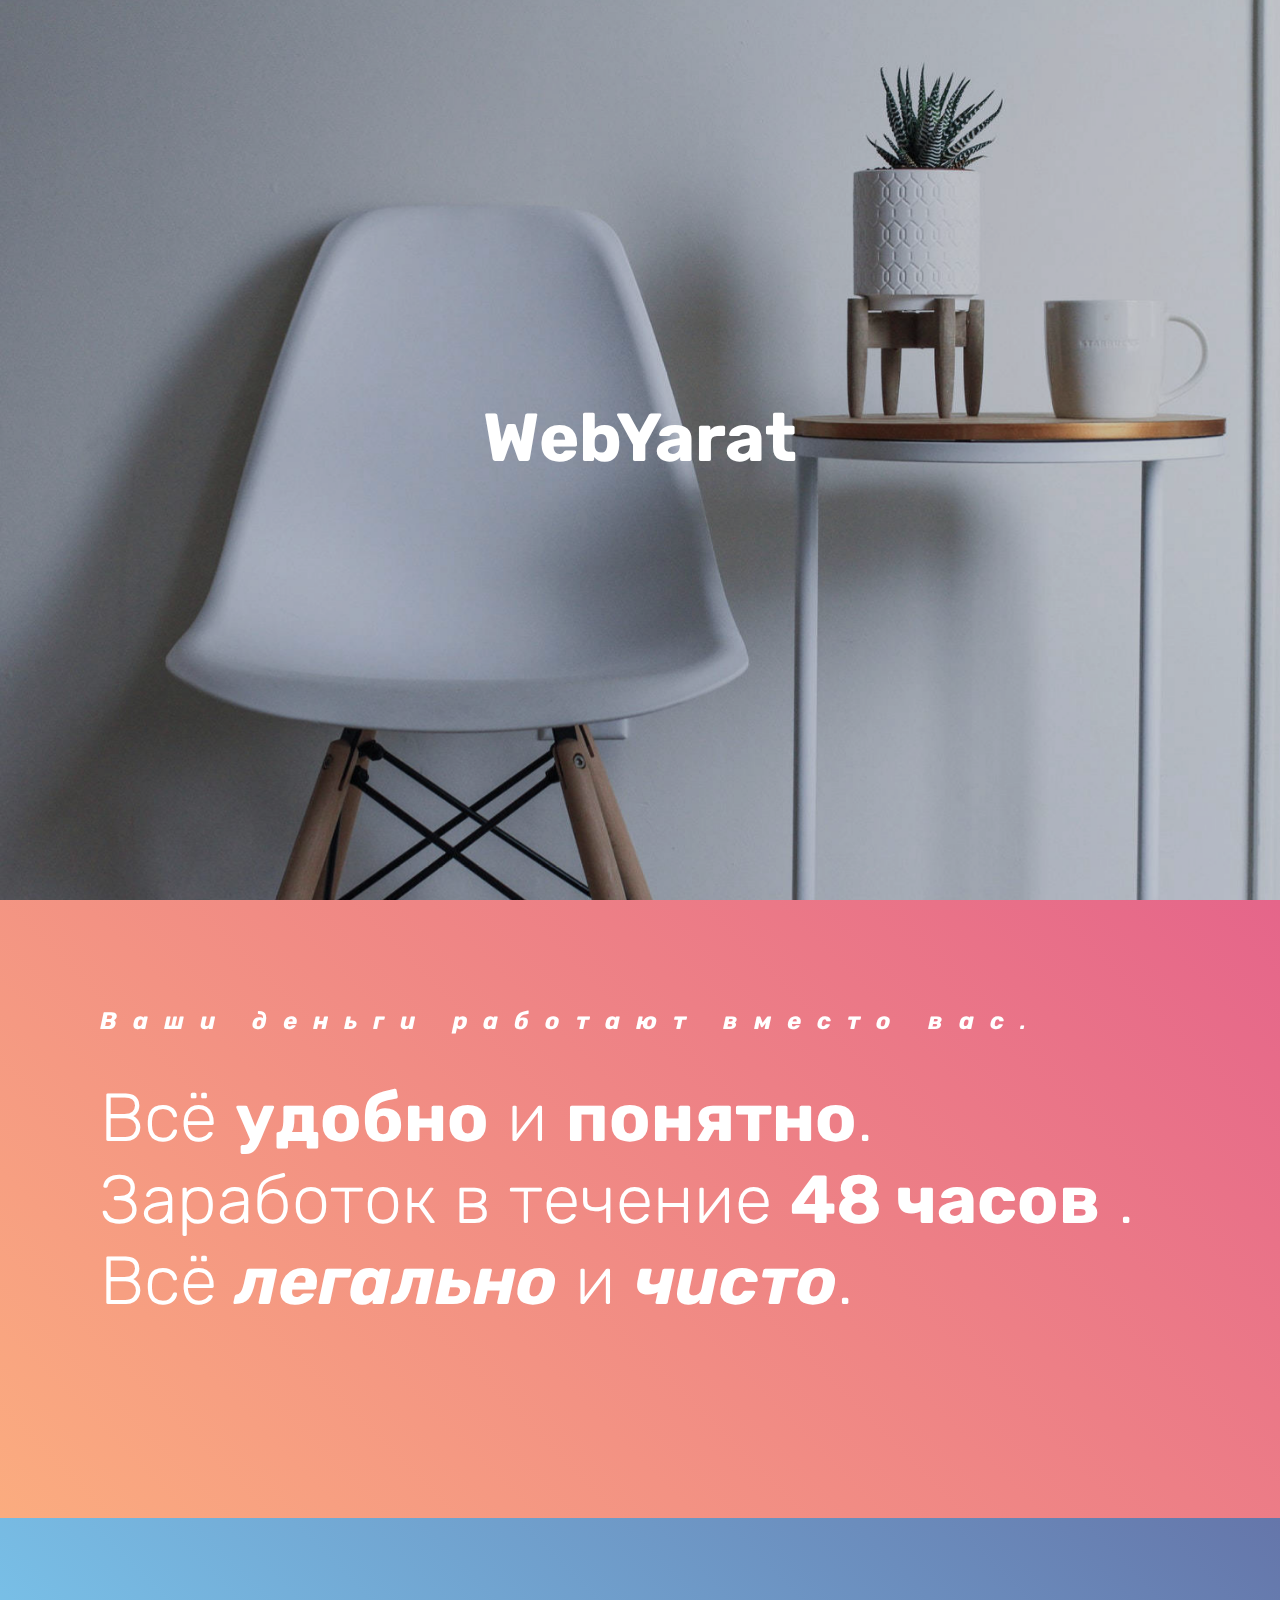
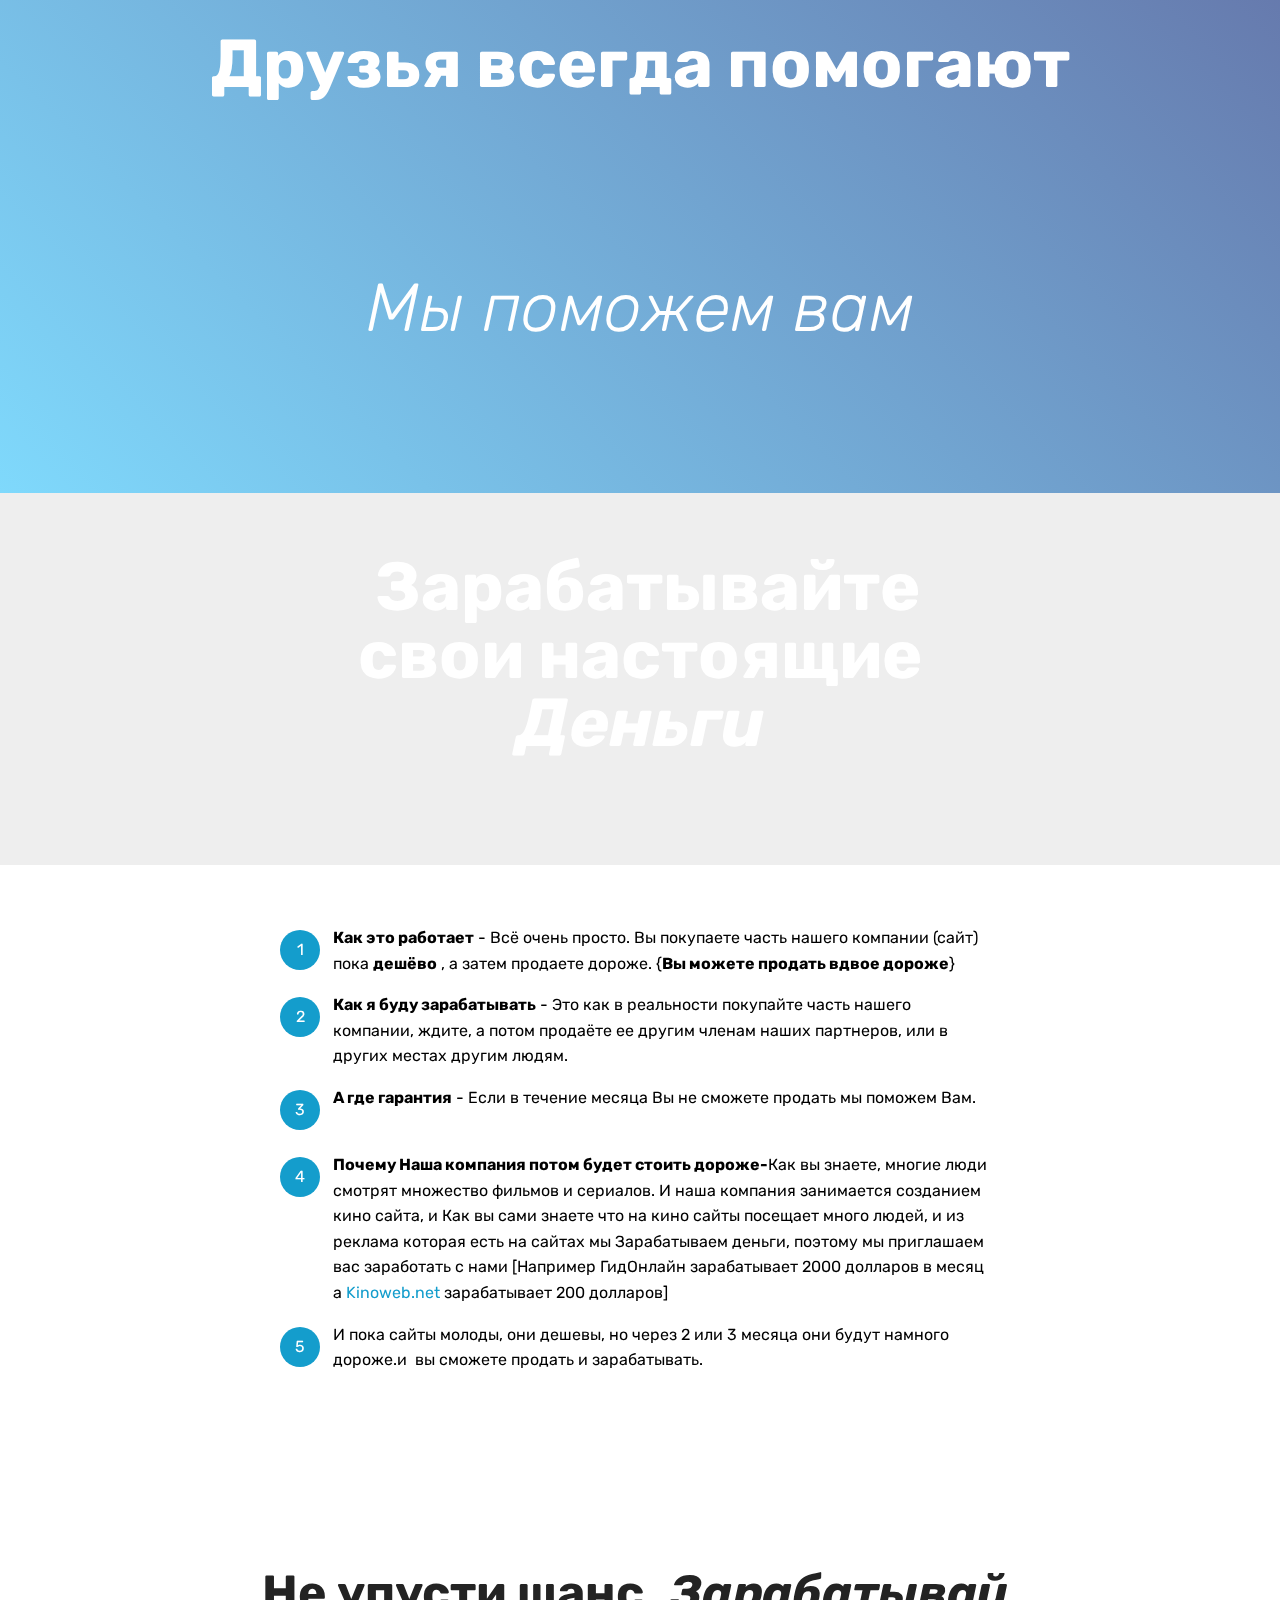
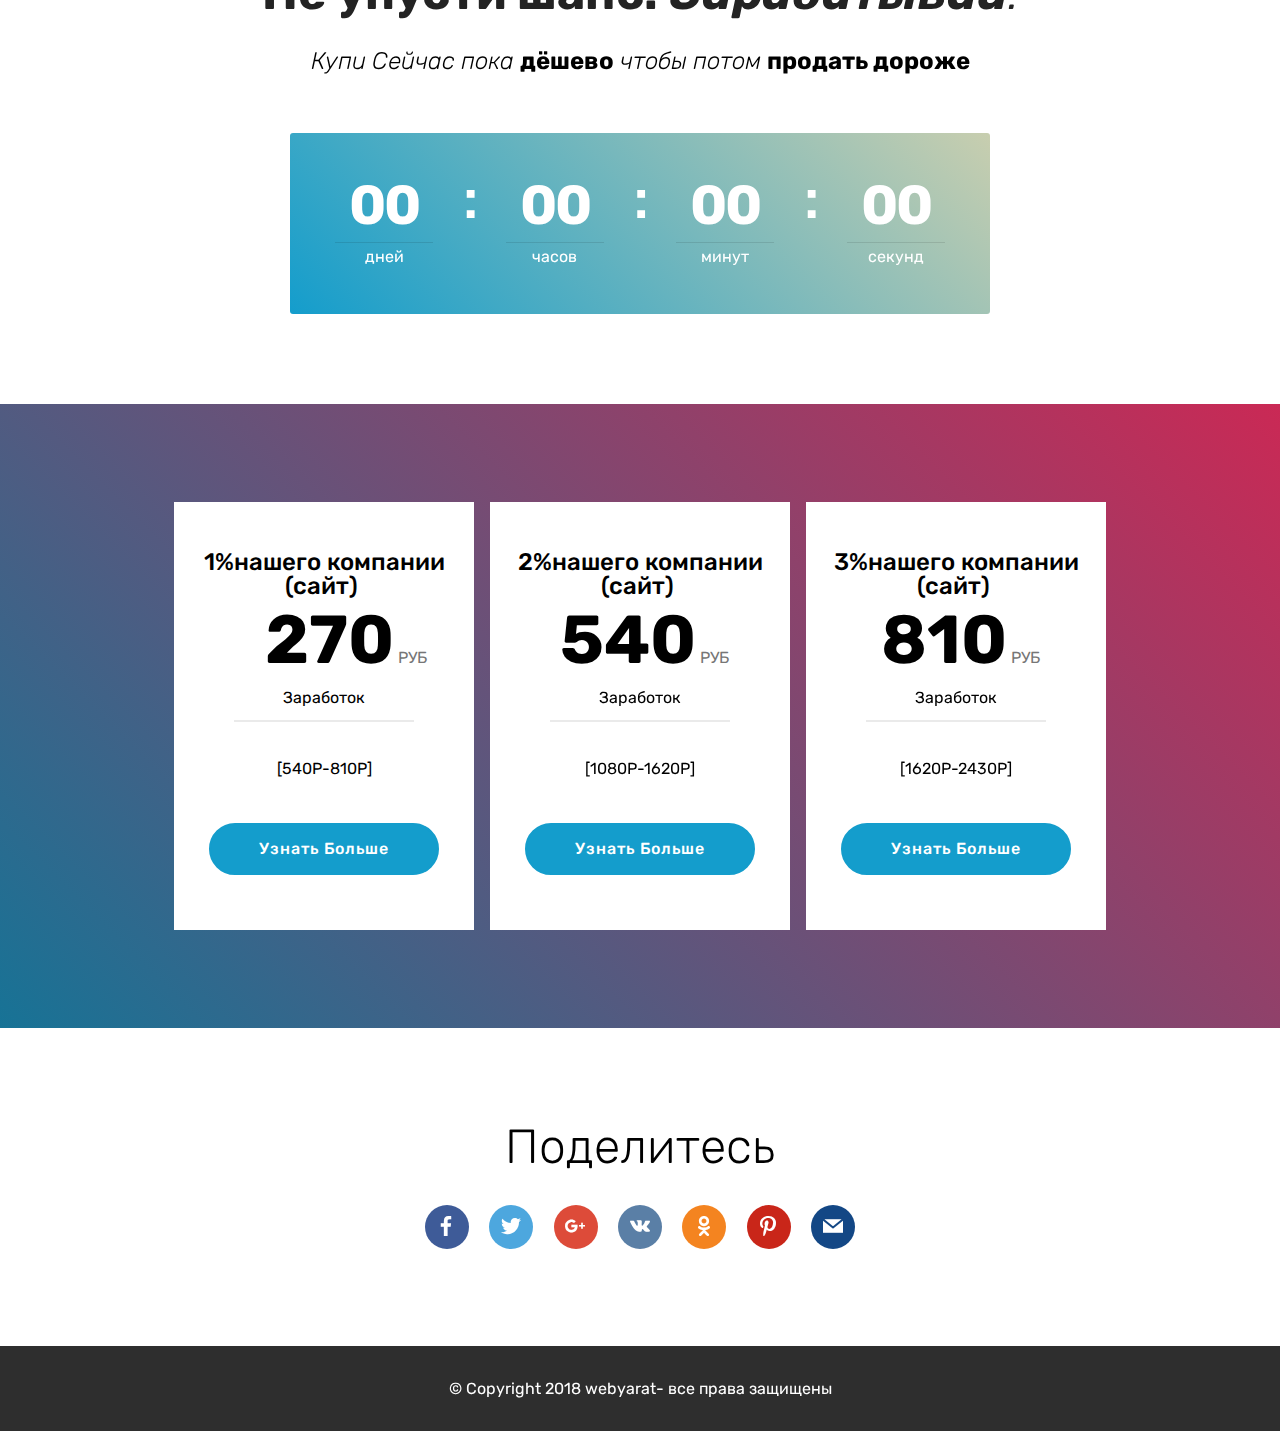
==== commit bd35751b: "create github pages" ====
--- a/index.html
+++ b/index.html
@@ -43,7 +43,7 @@
     
 </section>
 
-<section class="engine"><a href="https://mobirise.me">Mobirise</a></section><section class="header11 cid-r0P9uBKh9v" id="header11-0">
+<section class="engine"><a href="https://mobirise.me/h">create a web page for free</a></section><section class="header11 cid-r0P9uBKh9v" id="header11-0">
 
     <!-- Block parameters controls (Blue "Gear" panel) -->
     
@@ -52,7 +52,7 @@
     
     <div class="container align-left">
         <div class="media-container-column mbr-white col-md-12">
-            <h3 class="mbr-section-subtitle py-3 mbr-fonts-style display-5"><strong>Ваши деньги работает вместо вас</strong>.</h3>
+            <h3 class="mbr-section-subtitle py-3 mbr-fonts-style display-5"><strong>Ваши деньги работают вместо вас</strong>.</h3>
             <h1 class="mbr-section-title py-3 mbr-fonts-style display-1">Всё <strong>удобно</strong> и <strong>понятно</strong>.
 <div>Заработок в течение <strong>48 часов</strong> .
 </div><div>Всё <em><strong>легально</strong></em> и <em><strong>чисто</strong></em>.
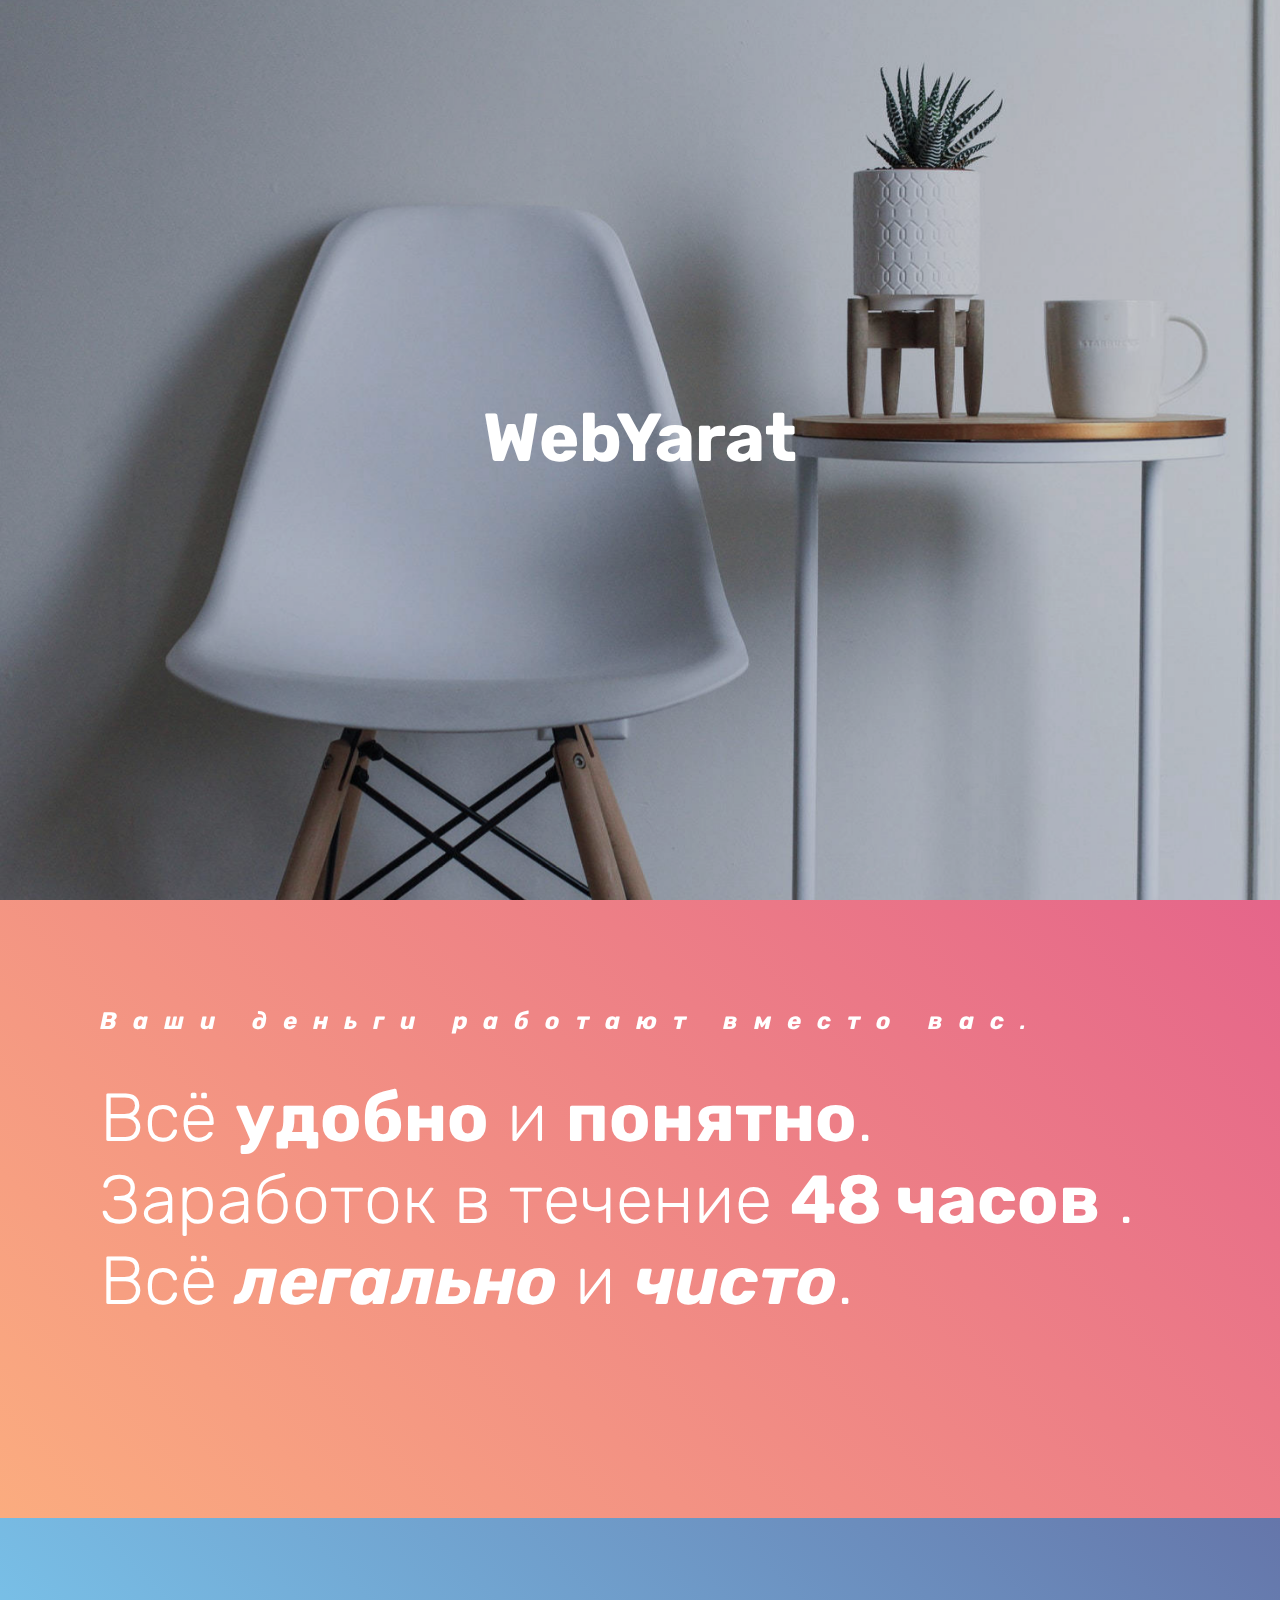
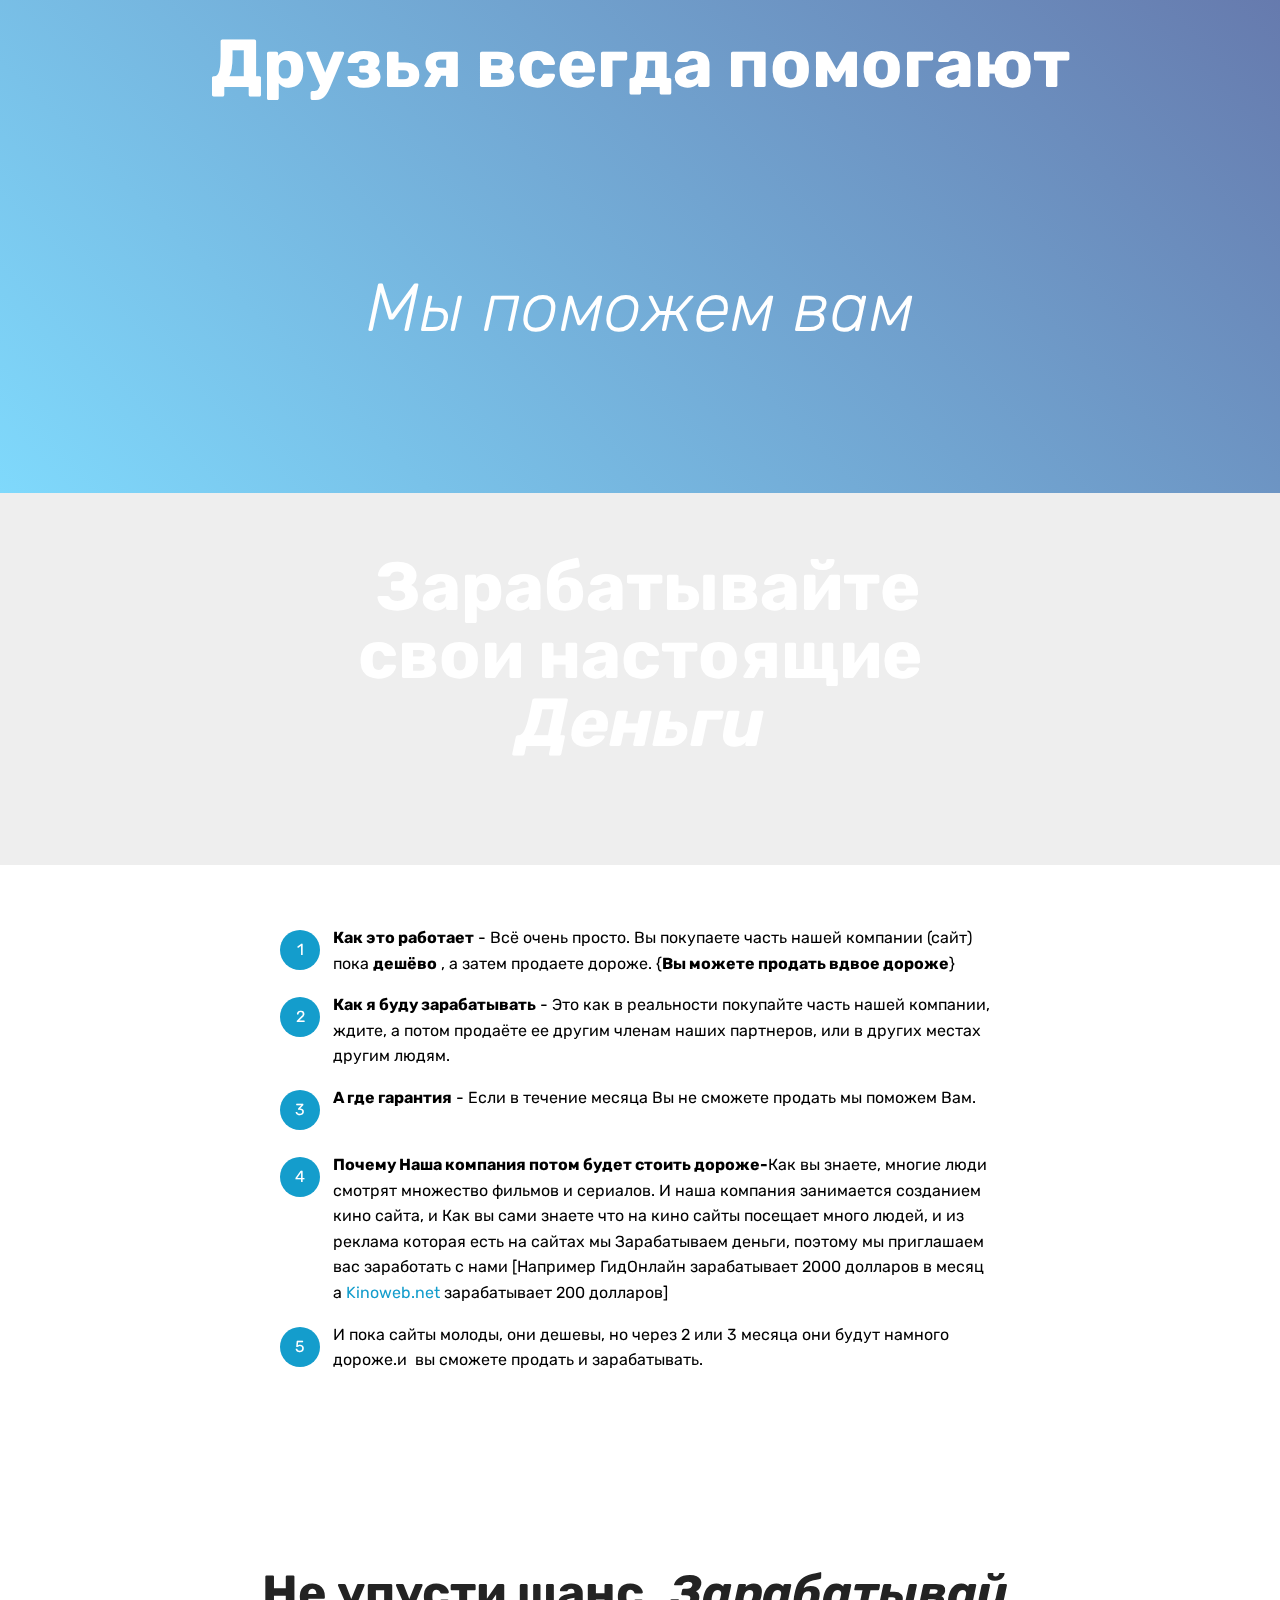
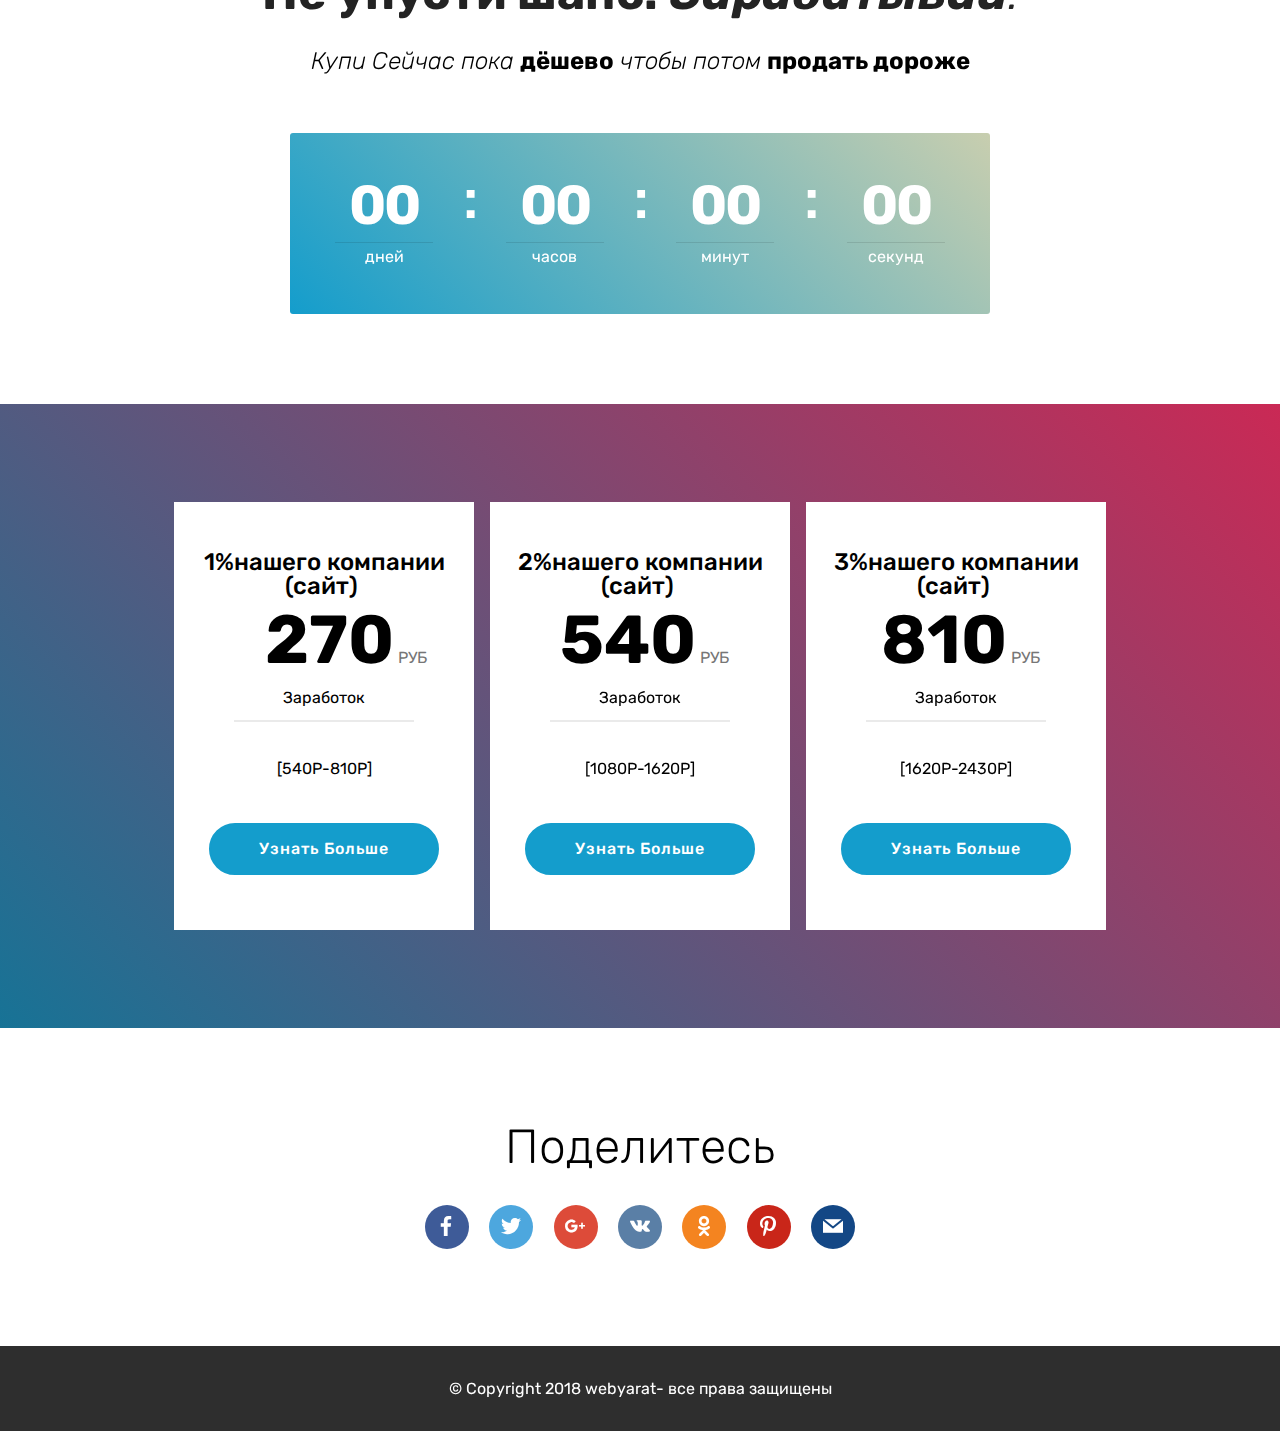
==== commit 4a470ade: "create github pages" ====
--- a/index.html
+++ b/index.html
@@ -43,7 +43,7 @@
     
 </section>
 
-<section class="engine"><a href="https://mobirise.me/h">create a web page for free</a></section><section class="header11 cid-r0P9uBKh9v" id="header11-0">
+<section class="engine"><a href="https://mobirise.me/d">site maker</a></section><section class="header11 cid-r0P9uBKh9v" id="header11-0">
 
     <!-- Block parameters controls (Blue "Gear" panel) -->
     
@@ -108,8 +108,8 @@
         <div class="media-container-row">
             <div class="mbr-text counter-container col-12 col-md-8 mbr-fonts-style display-7">
                 <ol>
-                    <li><strong>Как это работает</strong> - Всё очень просто. Вы покупаете часть нашего компании (сайт) пока <strong>дешёво</strong>&nbsp;, а затем продаете дороже. {<strong>Вы можете продать вдвое дороже</strong>}</li>
-                    <li><font color="#000000"><strong>Как я буду зарабатывать</strong></font> - Это как в реальности покупайте часть нашего компании, ждите, а потом  продаёте ее другим членам наших партнеров, или в других местах другим людям.</li>
+                    <li><strong>Как это работает</strong> - Всё очень просто. Вы покупаете часть нашей компании (сайт) пока <strong>дешёво</strong>&nbsp;, а затем продаете дороже. {<strong>Вы можете продать вдвое дороже</strong>}</li>
+                    <li><font color="#000000"><strong>Как я буду зарабатывать</strong></font> - Это как в реальности покупайте часть нашей компании, ждите, а потом  продаёте ее другим членам наших партнеров, или в других местах другим людям.</li>
                     <li><font color="#000000"><strong>А где гарантия</strong></font> - Если в течение месяца Вы не сможете продать мы поможем Вам. &nbsp; &nbsp; &nbsp; &nbsp; &nbsp; &nbsp; &nbsp; &nbsp; &nbsp; &nbsp; &nbsp; &nbsp; &nbsp; &nbsp; &nbsp;&nbsp;</li><li><strong>Почему Наша компания потом будет стоить дороже-</strong><span style="font-size: 1rem;">Как вы знаете, многие люди смотрят множество фильмов и сериалов. И наша компания занимается созданием кино сайта, и Как вы сами знаете что на кино сайты посещает много людей, и из реклама которая есть на сайтах мы Зарабатываем деньги, поэтому мы приглашаем вас заработать с нами [Например ГидОнлайн зарабатывает 2000 долларов в месяц а <strong><a href="https://kinoweb.net" target="_blank" class="text-primary">Kinoweb.net</a></strong> зарабатывает 200 долларов]</span></li><li><span style="font-size: 1rem;">И пока сайты молоды, они дешевы, но через 2 или 3 месяца они будут намного дороже.и &nbsp;вы сможете продать и зарабатывать.<br></span><br></li>
                 </ol>
             </div>
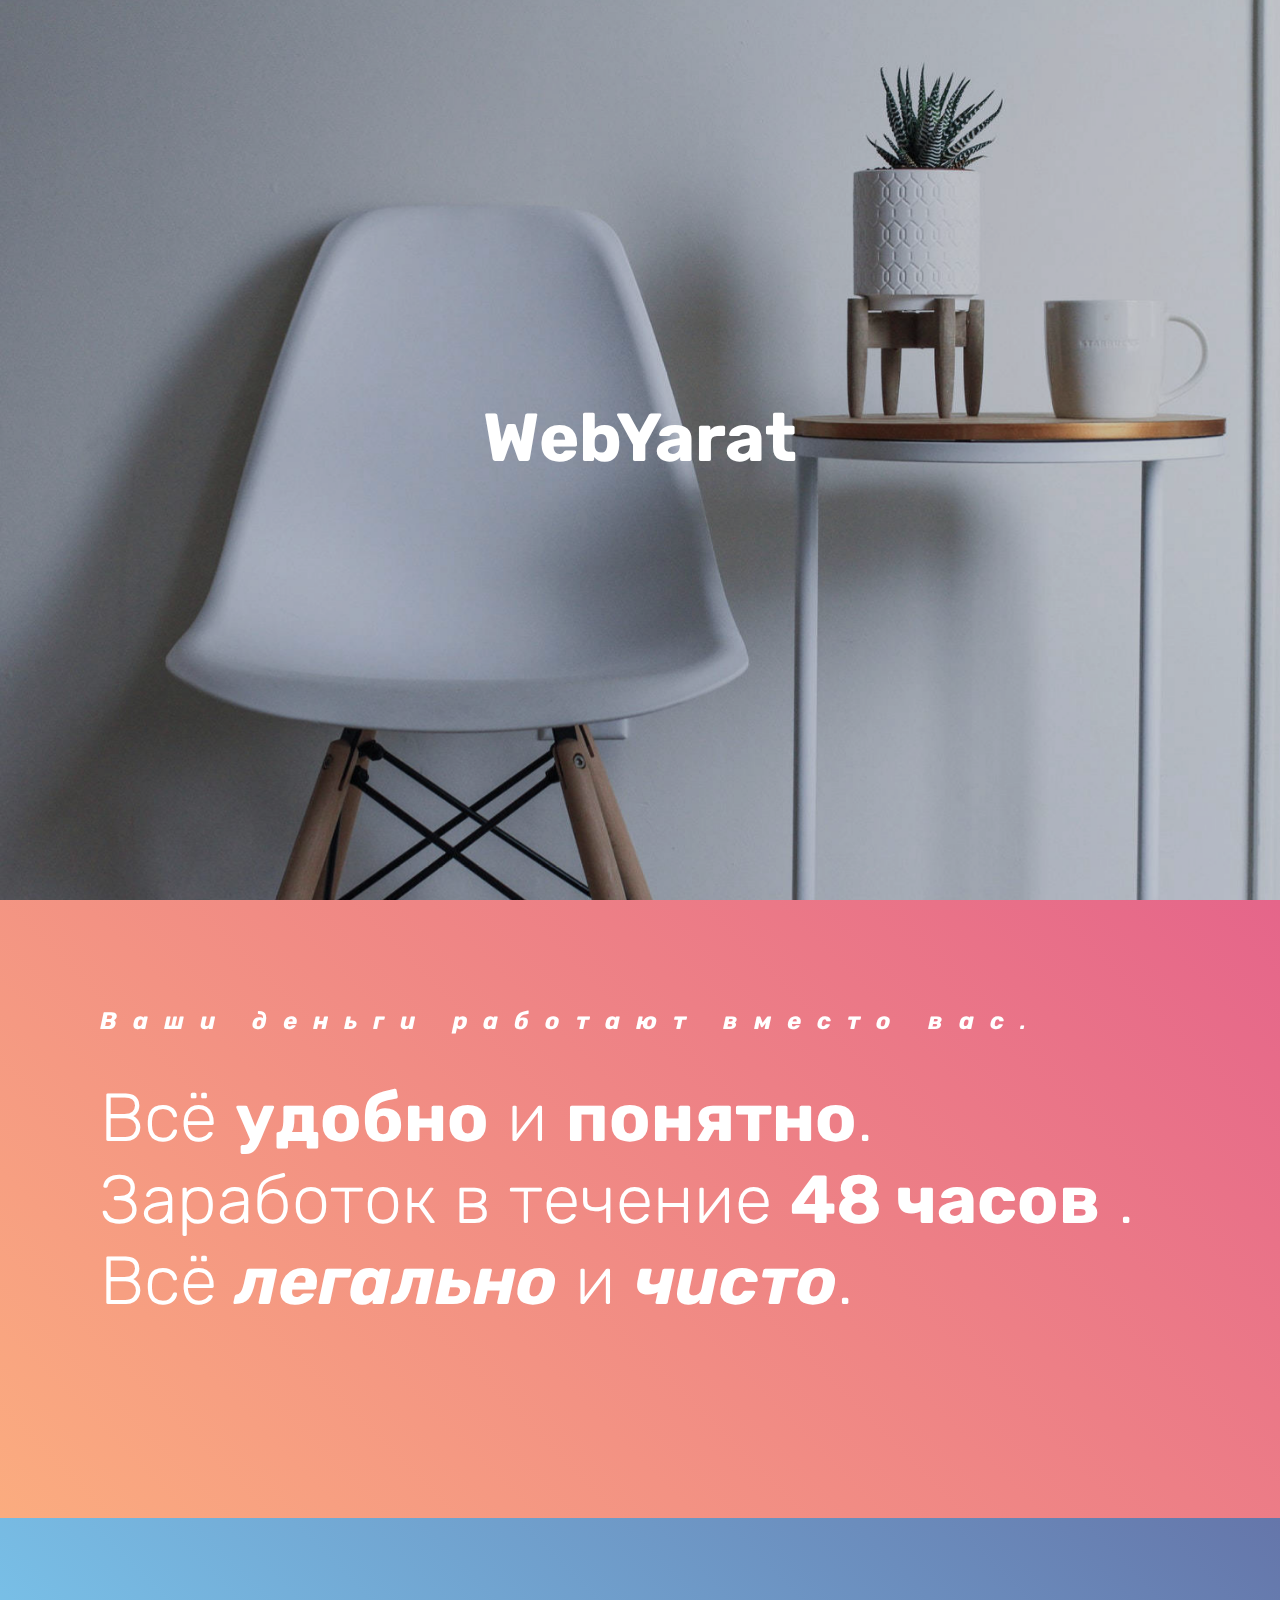
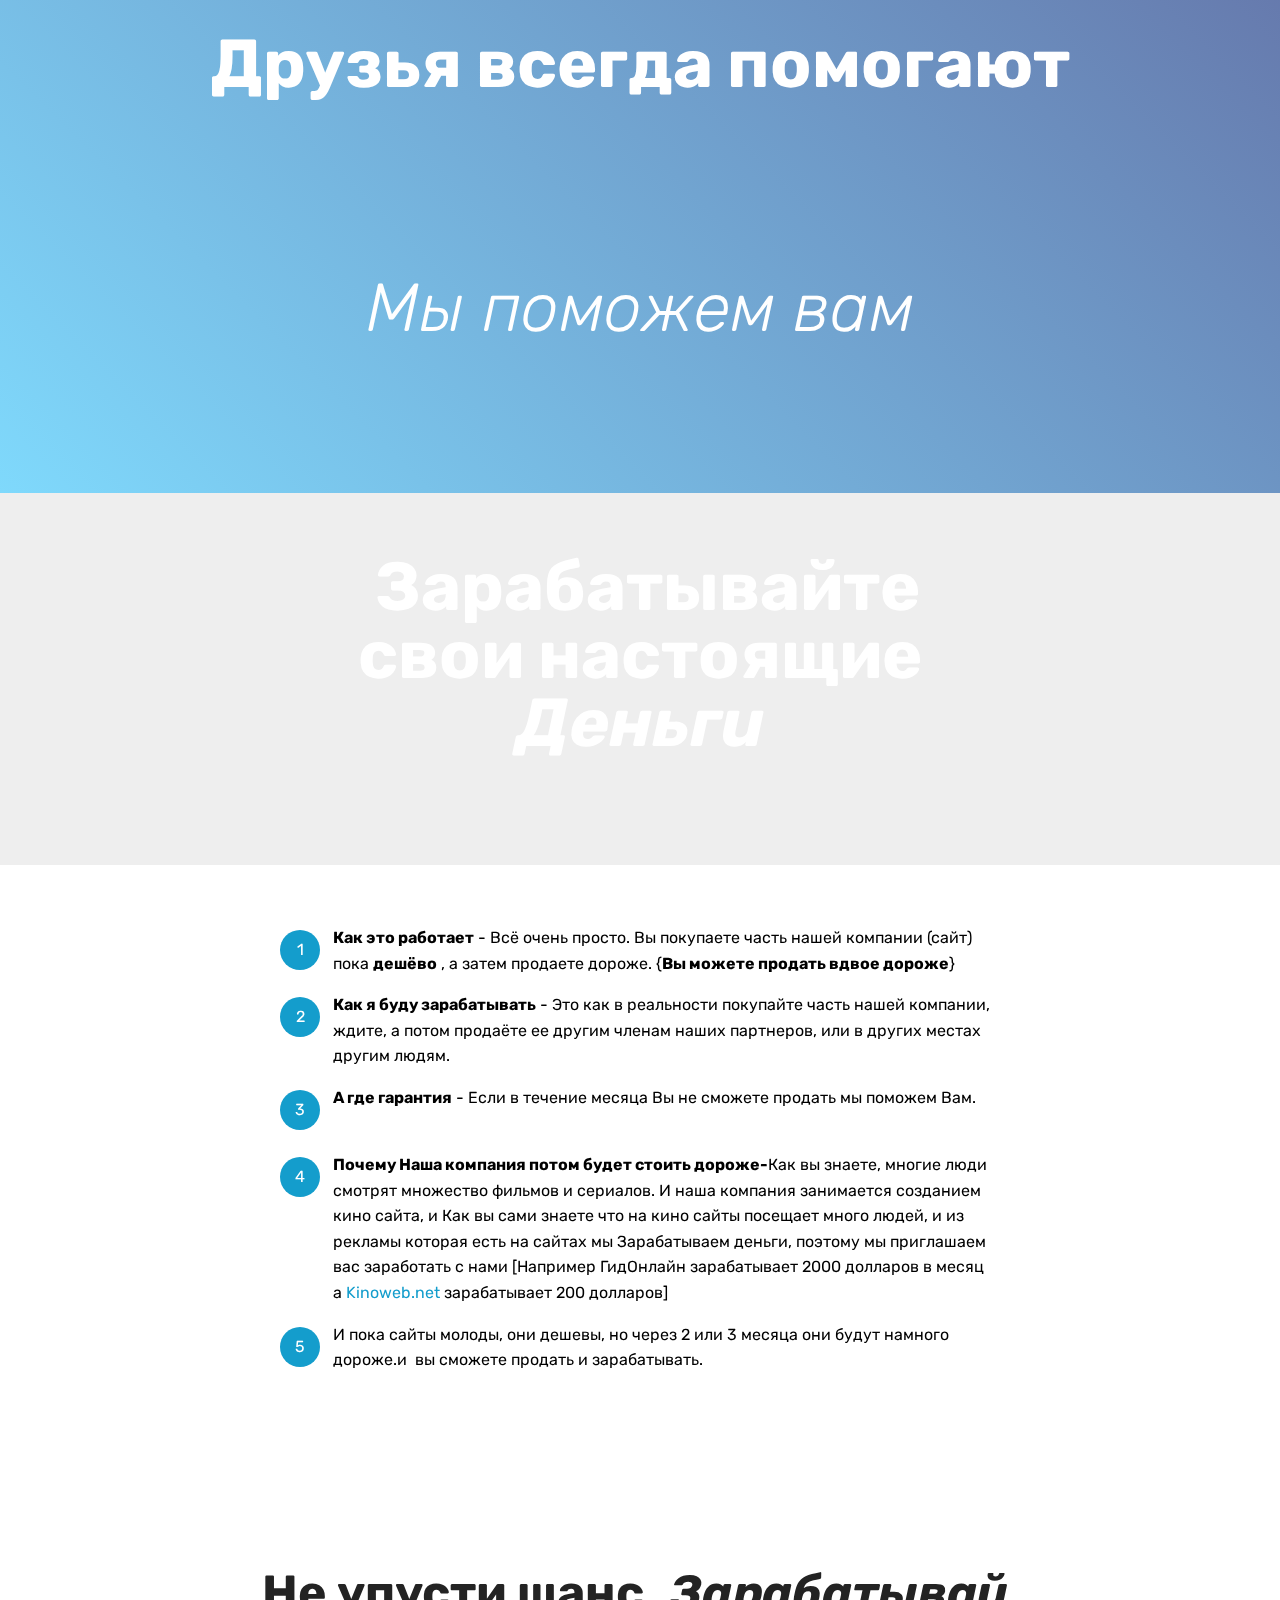
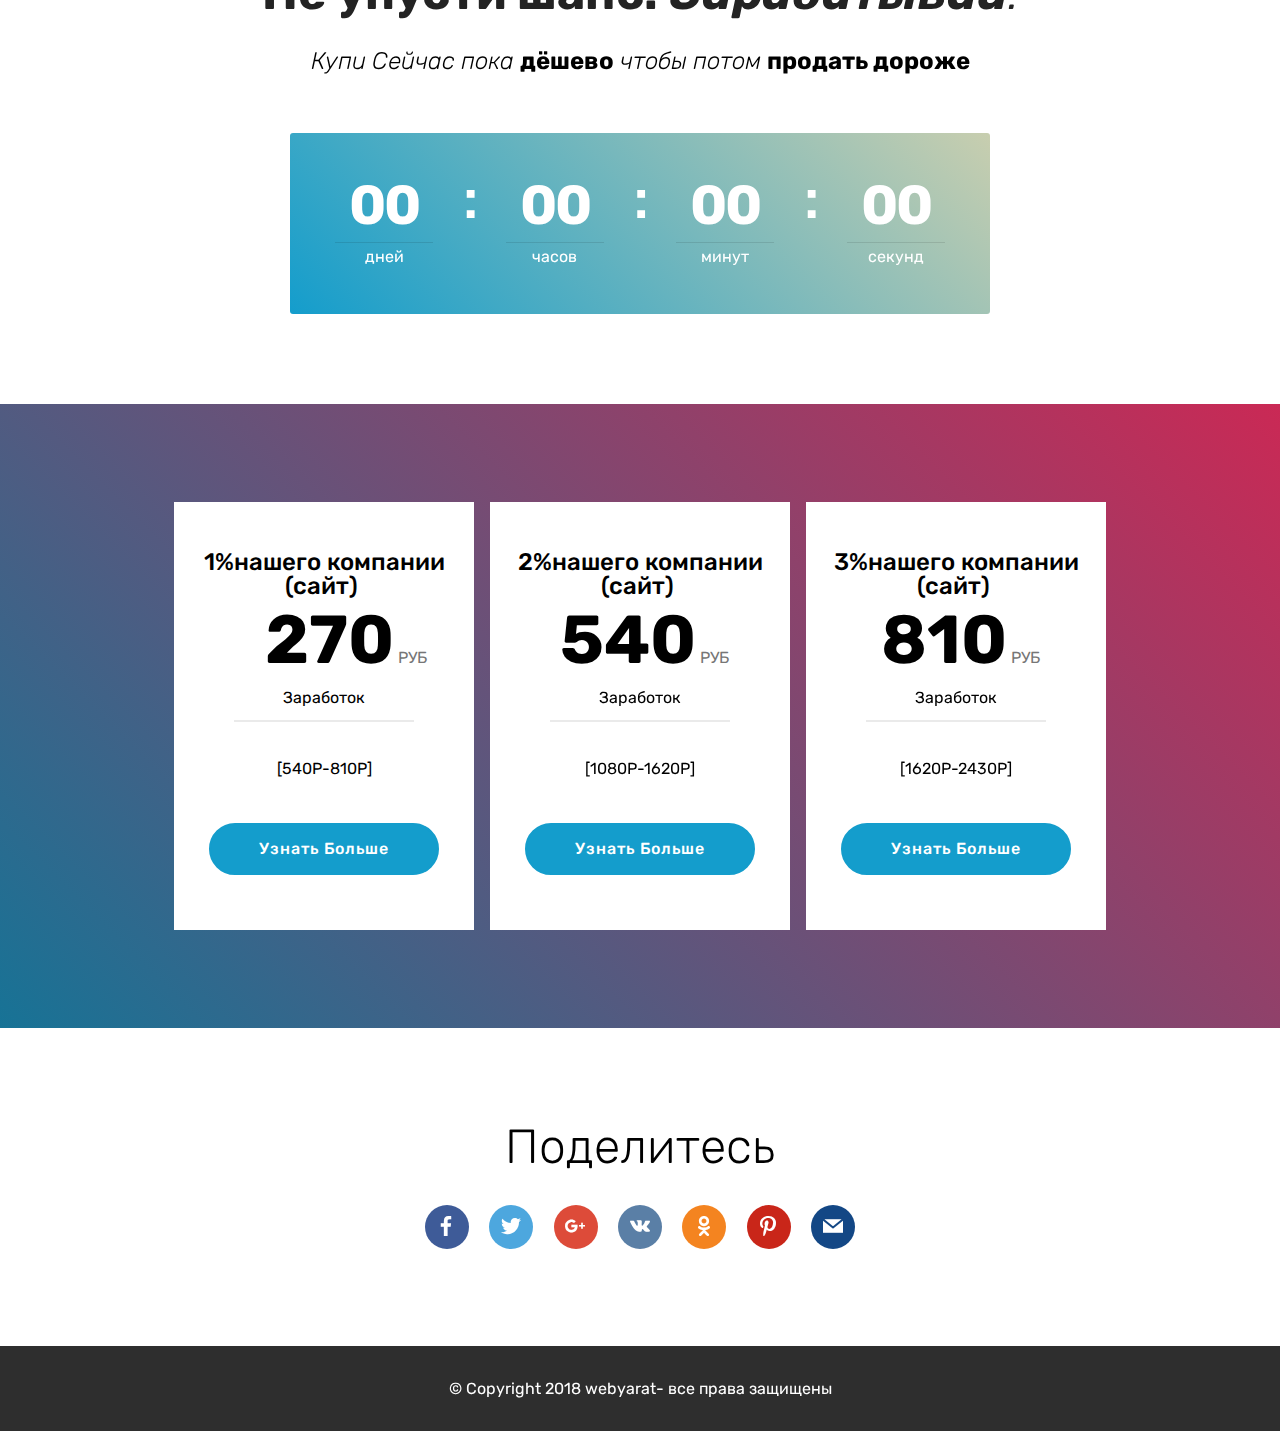
==== commit 9ec16604: "create github pages" ====
--- a/index.html
+++ b/index.html
@@ -43,7 +43,7 @@
     
 </section>
 
-<section class="engine"><a href="https://mobirise.me/d">site maker</a></section><section class="header11 cid-r0P9uBKh9v" id="header11-0">
+<section class="engine"><a href="https://mobirise.me/s">free bootstrap theme</a></section><section class="header11 cid-r0P9uBKh9v" id="header11-0">
 
     <!-- Block parameters controls (Blue "Gear" panel) -->
     
@@ -110,7 +110,7 @@
                 <ol>
                     <li><strong>Как это работает</strong> - Всё очень просто. Вы покупаете часть нашей компании (сайт) пока <strong>дешёво</strong>&nbsp;, а затем продаете дороже. {<strong>Вы можете продать вдвое дороже</strong>}</li>
                     <li><font color="#000000"><strong>Как я буду зарабатывать</strong></font> - Это как в реальности покупайте часть нашей компании, ждите, а потом  продаёте ее другим членам наших партнеров, или в других местах другим людям.</li>
-                    <li><font color="#000000"><strong>А где гарантия</strong></font> - Если в течение месяца Вы не сможете продать мы поможем Вам. &nbsp; &nbsp; &nbsp; &nbsp; &nbsp; &nbsp; &nbsp; &nbsp; &nbsp; &nbsp; &nbsp; &nbsp; &nbsp; &nbsp; &nbsp;&nbsp;</li><li><strong>Почему Наша компания потом будет стоить дороже-</strong><span style="font-size: 1rem;">Как вы знаете, многие люди смотрят множество фильмов и сериалов. И наша компания занимается созданием кино сайта, и Как вы сами знаете что на кино сайты посещает много людей, и из реклама которая есть на сайтах мы Зарабатываем деньги, поэтому мы приглашаем вас заработать с нами [Например ГидОнлайн зарабатывает 2000 долларов в месяц а <strong><a href="https://kinoweb.net" target="_blank" class="text-primary">Kinoweb.net</a></strong> зарабатывает 200 долларов]</span></li><li><span style="font-size: 1rem;">И пока сайты молоды, они дешевы, но через 2 или 3 месяца они будут намного дороже.и &nbsp;вы сможете продать и зарабатывать.<br></span><br></li>
+                    <li><font color="#000000"><strong>А где гарантия</strong></font> - Если в течение месяца Вы не сможете продать мы поможем Вам. &nbsp; &nbsp; &nbsp; &nbsp; &nbsp; &nbsp; &nbsp; &nbsp; &nbsp; &nbsp; &nbsp; &nbsp; &nbsp; &nbsp; &nbsp;&nbsp;</li><li><strong>Почему Наша компания потом будет стоить дороже-</strong><span style="font-size: 1rem;">Как вы знаете, многие люди смотрят множество фильмов и сериалов. И наша компания занимается созданием кино сайта, и Как вы сами знаете что на кино сайты посещает много людей, и из рекламы которая есть на сайтах мы Зарабатываем деньги, поэтому мы приглашаем вас заработать с нами [Например ГидОнлайн зарабатывает 2000 долларов в месяц а <strong><a href="https://kinoweb.net" target="_blank" class="text-primary">Kinoweb.net</a></strong> зарабатывает 200 долларов]</span></li><li><span style="font-size: 1rem;">И пока сайты молоды, они дешевы, но через 2 или 3 месяца они будут намного дороже.и &nbsp;вы сможете продать и зарабатывать.<br></span><br></li>
                 </ol>
             </div>
         </div>
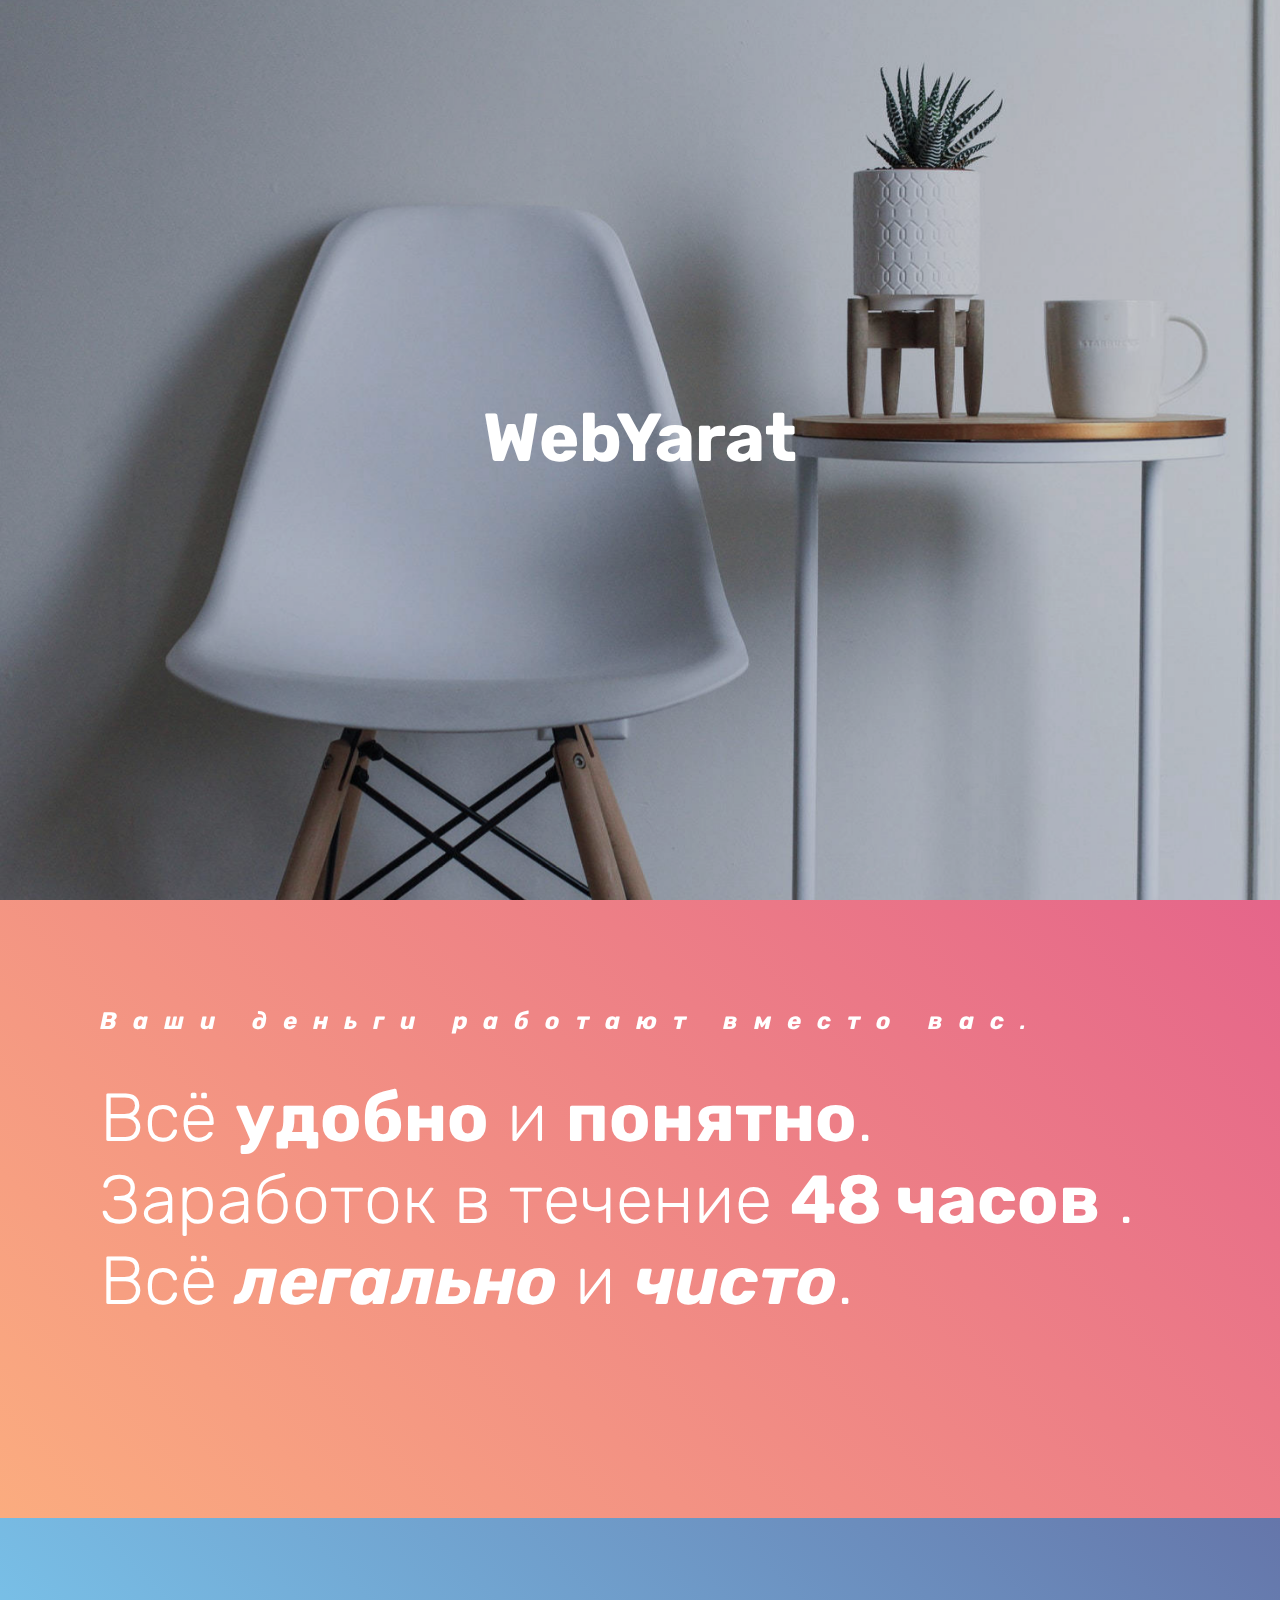
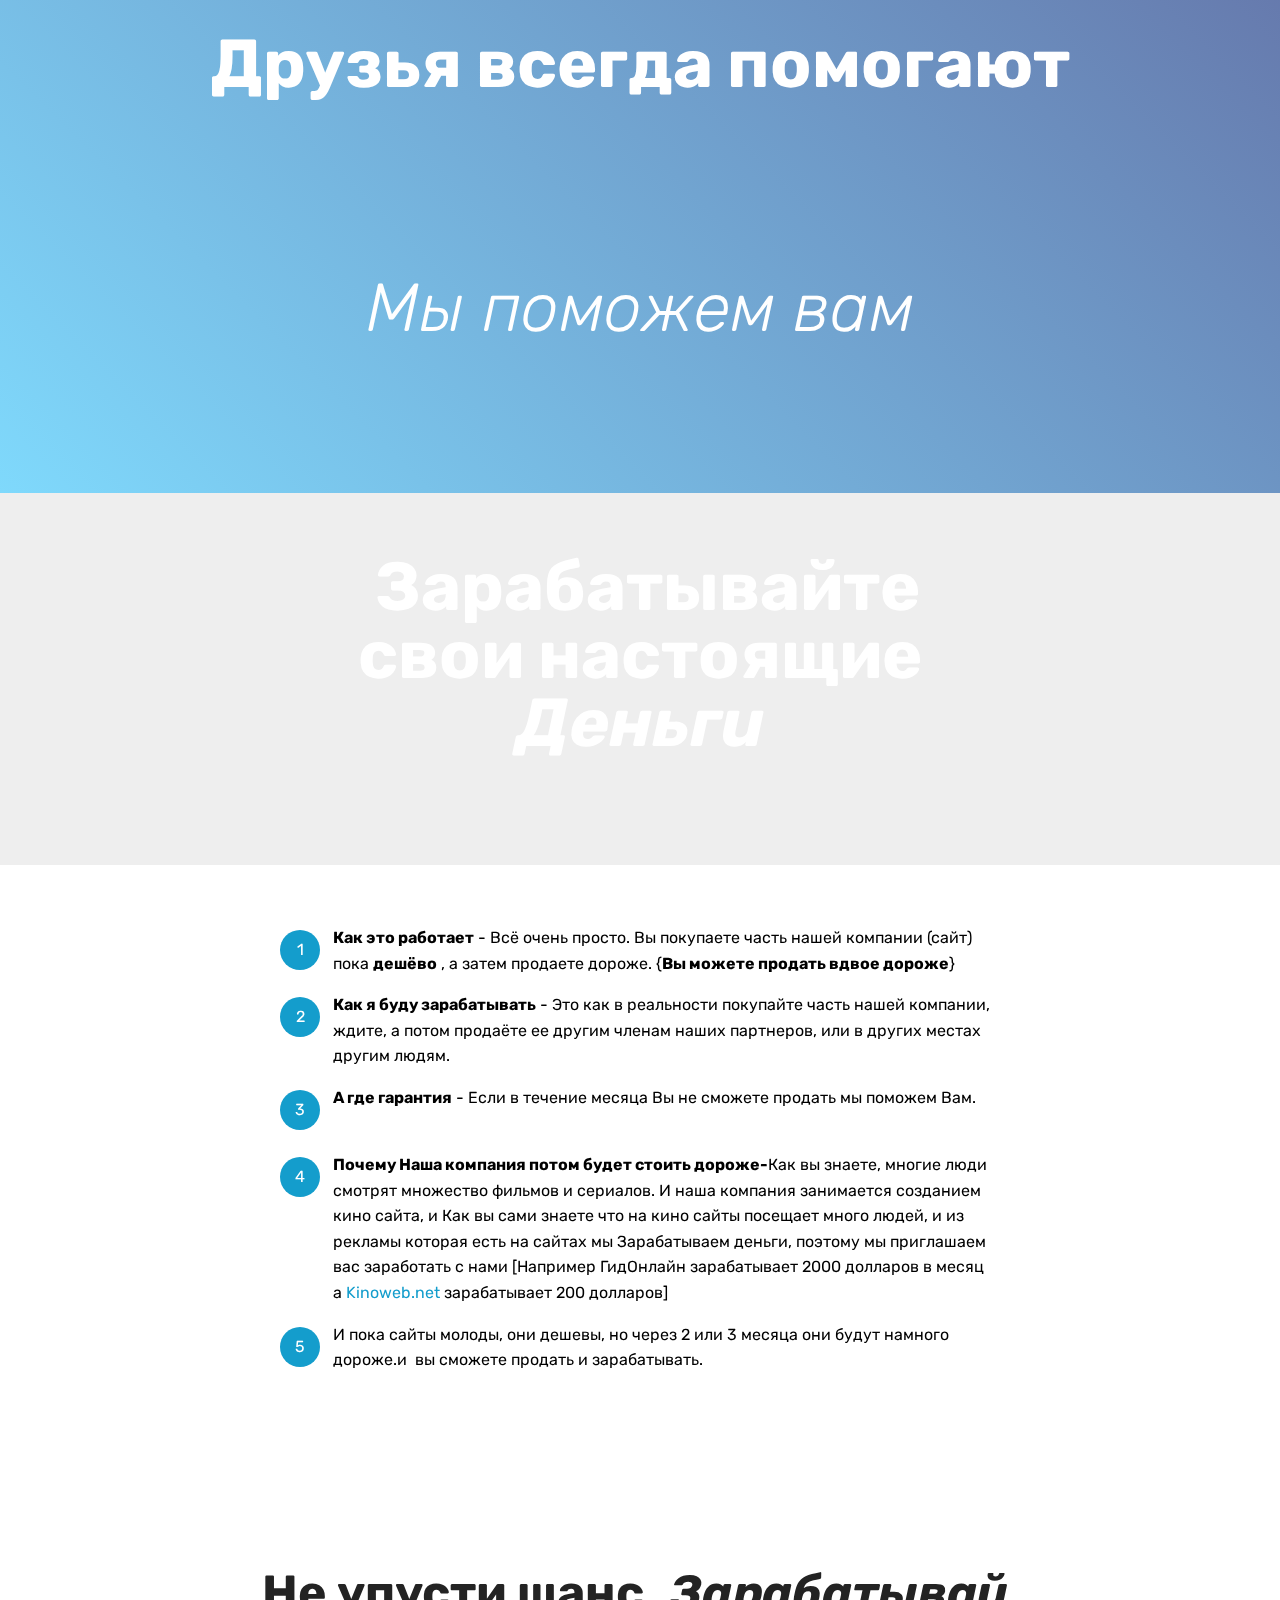
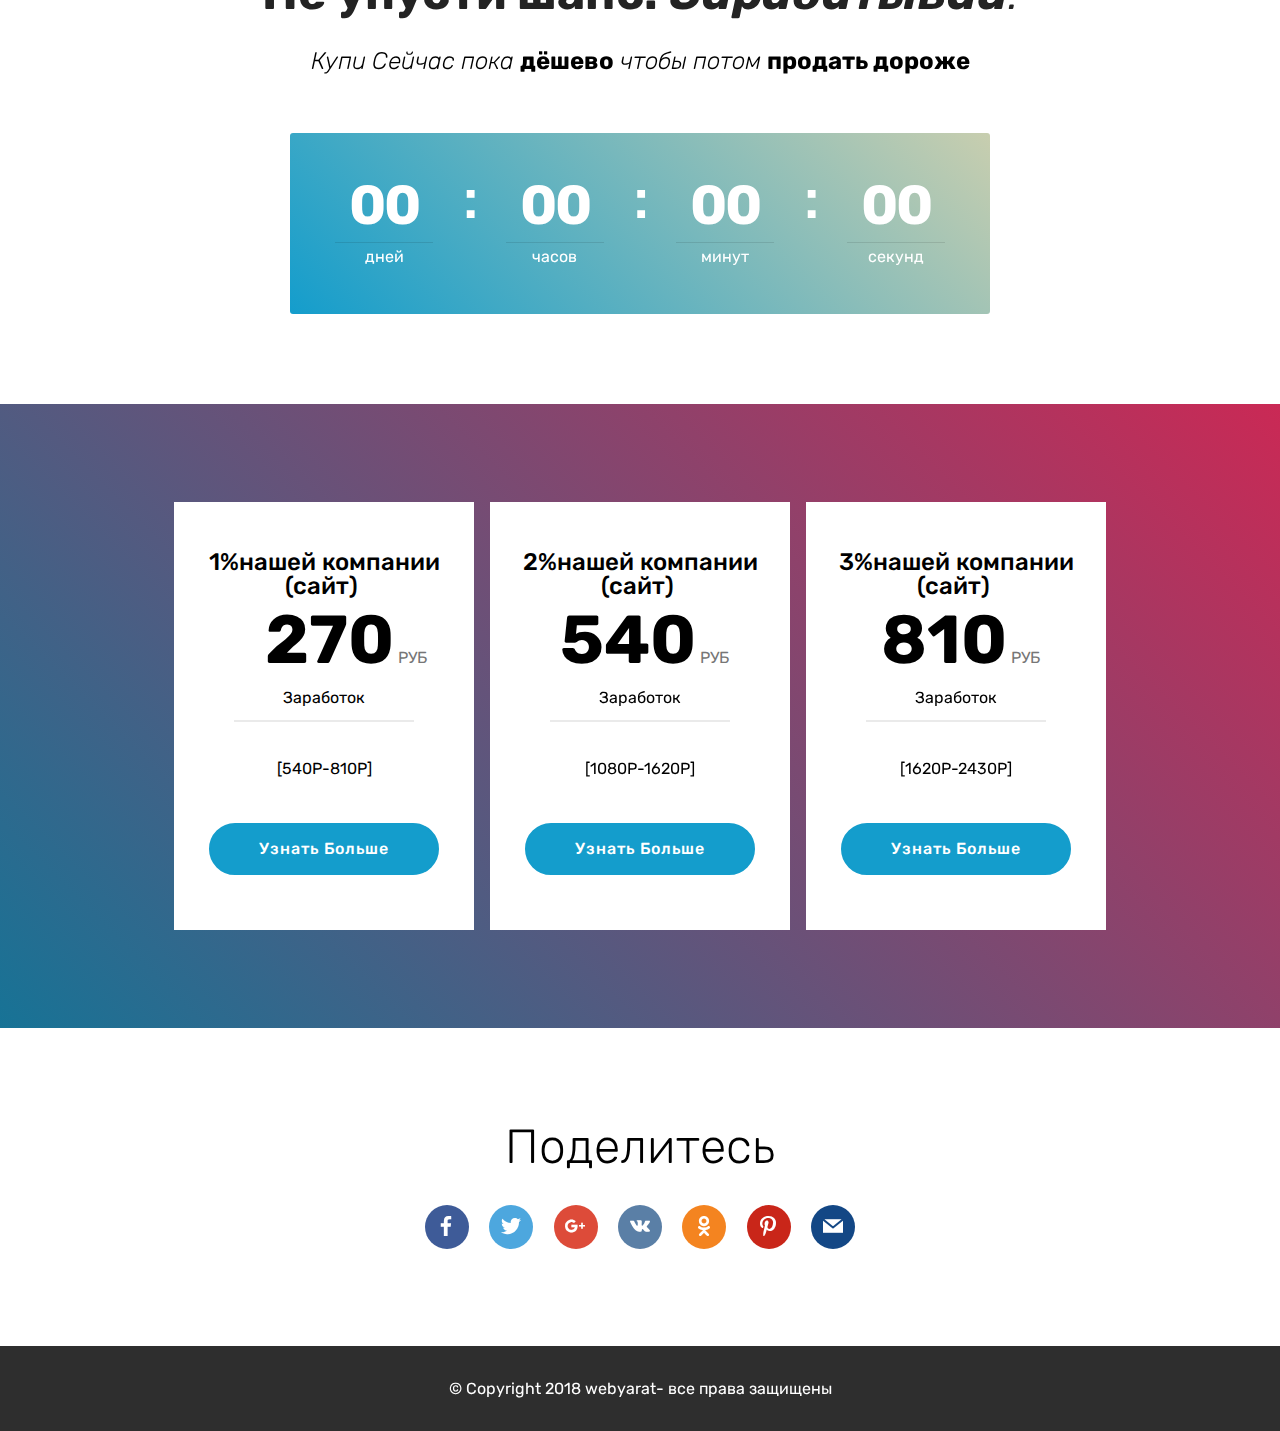
==== commit 9794e6a2: "create github pages" ====
--- a/index.html
+++ b/index.html
@@ -43,7 +43,7 @@
     
 </section>
 
-<section class="engine"><a href="https://mobirise.me/s">free bootstrap theme</a></section><section class="header11 cid-r0P9uBKh9v" id="header11-0">
+<section class="engine"><a href="https://mobirise.me/e">make a site for free</a></section><section class="header11 cid-r0P9uBKh9v" id="header11-0">
 
     <!-- Block parameters controls (Blue "Gear" panel) -->
     
@@ -154,7 +154,7 @@
             <div class="plan col-12 mx-2 my-2 justify-content-center col-lg-4">
                 <div class="plan-header text-center pt-5">
                     <h3 class="plan-title mbr-fonts-style display-5">
-                        1%нашего компании (сайт)&nbsp;</h3>
+                        1%нашей компании (сайт)&nbsp;</h3>
                     <div class="plan-price">
                         <span class="price-value mbr-fonts-style display-5">&nbsp; &nbsp; &nbsp; &nbsp;&nbsp;</span>
                         <span class="price-figure mbr-fonts-style display-1">270</span>
@@ -175,7 +175,7 @@
             <div class="plan col-12 mx-2 my-2 justify-content-center col-lg-4">
                 <div class="plan-header text-center pt-5">
                     <h3 class="plan-title mbr-fonts-style display-5">
-                        2%нашего компании (сайт)&nbsp;</h3>
+                        2%нашей компании (сайт)&nbsp;</h3>
                     <div class="plan-price">
                         <span class="price-value mbr-fonts-style display-5">&nbsp;</span>
                         <span class="price-figure mbr-fonts-style display-1">540</span>
@@ -196,7 +196,7 @@
             <div class="plan col-12 mx-2 my-2 justify-content-center col-lg-4">
                 <div class="plan-header text-center pt-5">
                     <h3 class="plan-title mbr-fonts-style display-5">
-                        3%нашего компании (сайт)&nbsp;</h3>
+                        3%нашей компании (сайт)&nbsp;</h3>
                     <div class="plan-price">
                         <span class="price-value mbr-fonts-style display-5">&nbsp;</span>
                         <span class="price-figure mbr-fonts-style display-1">810</span>
